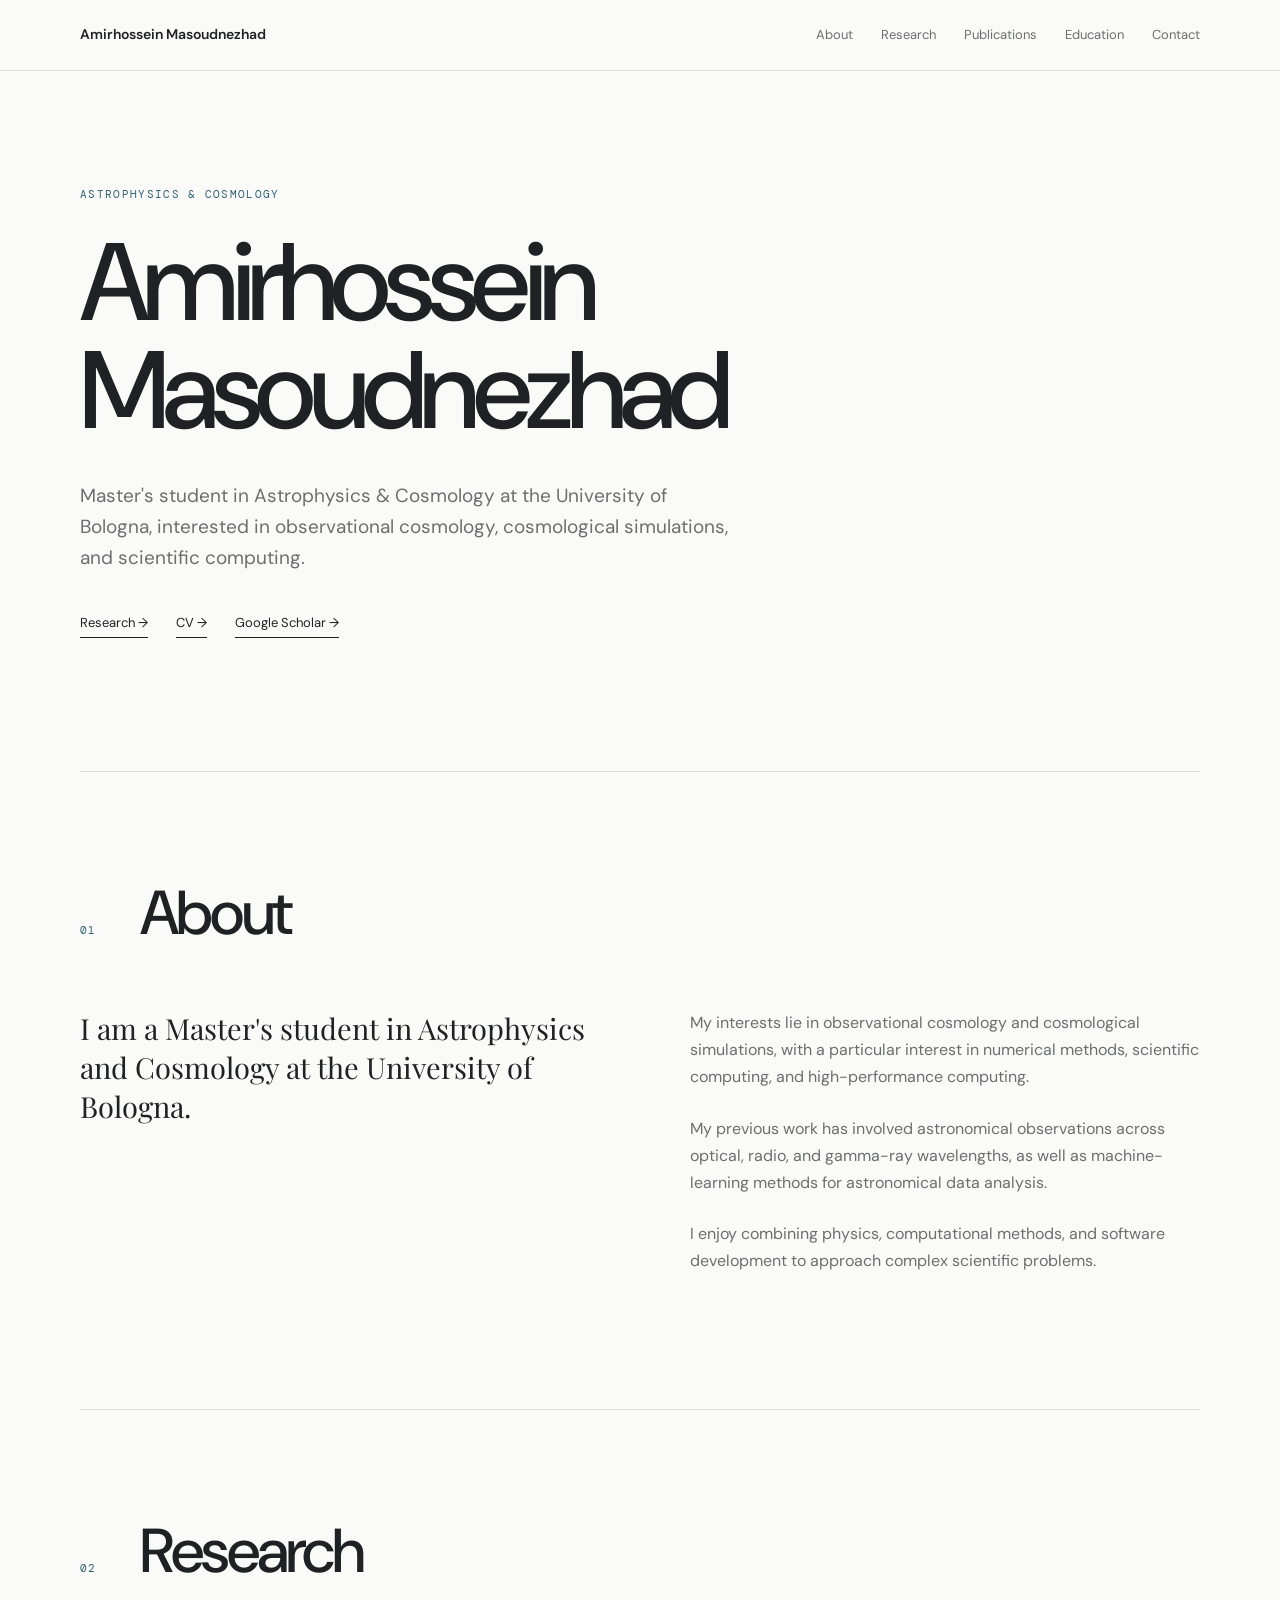
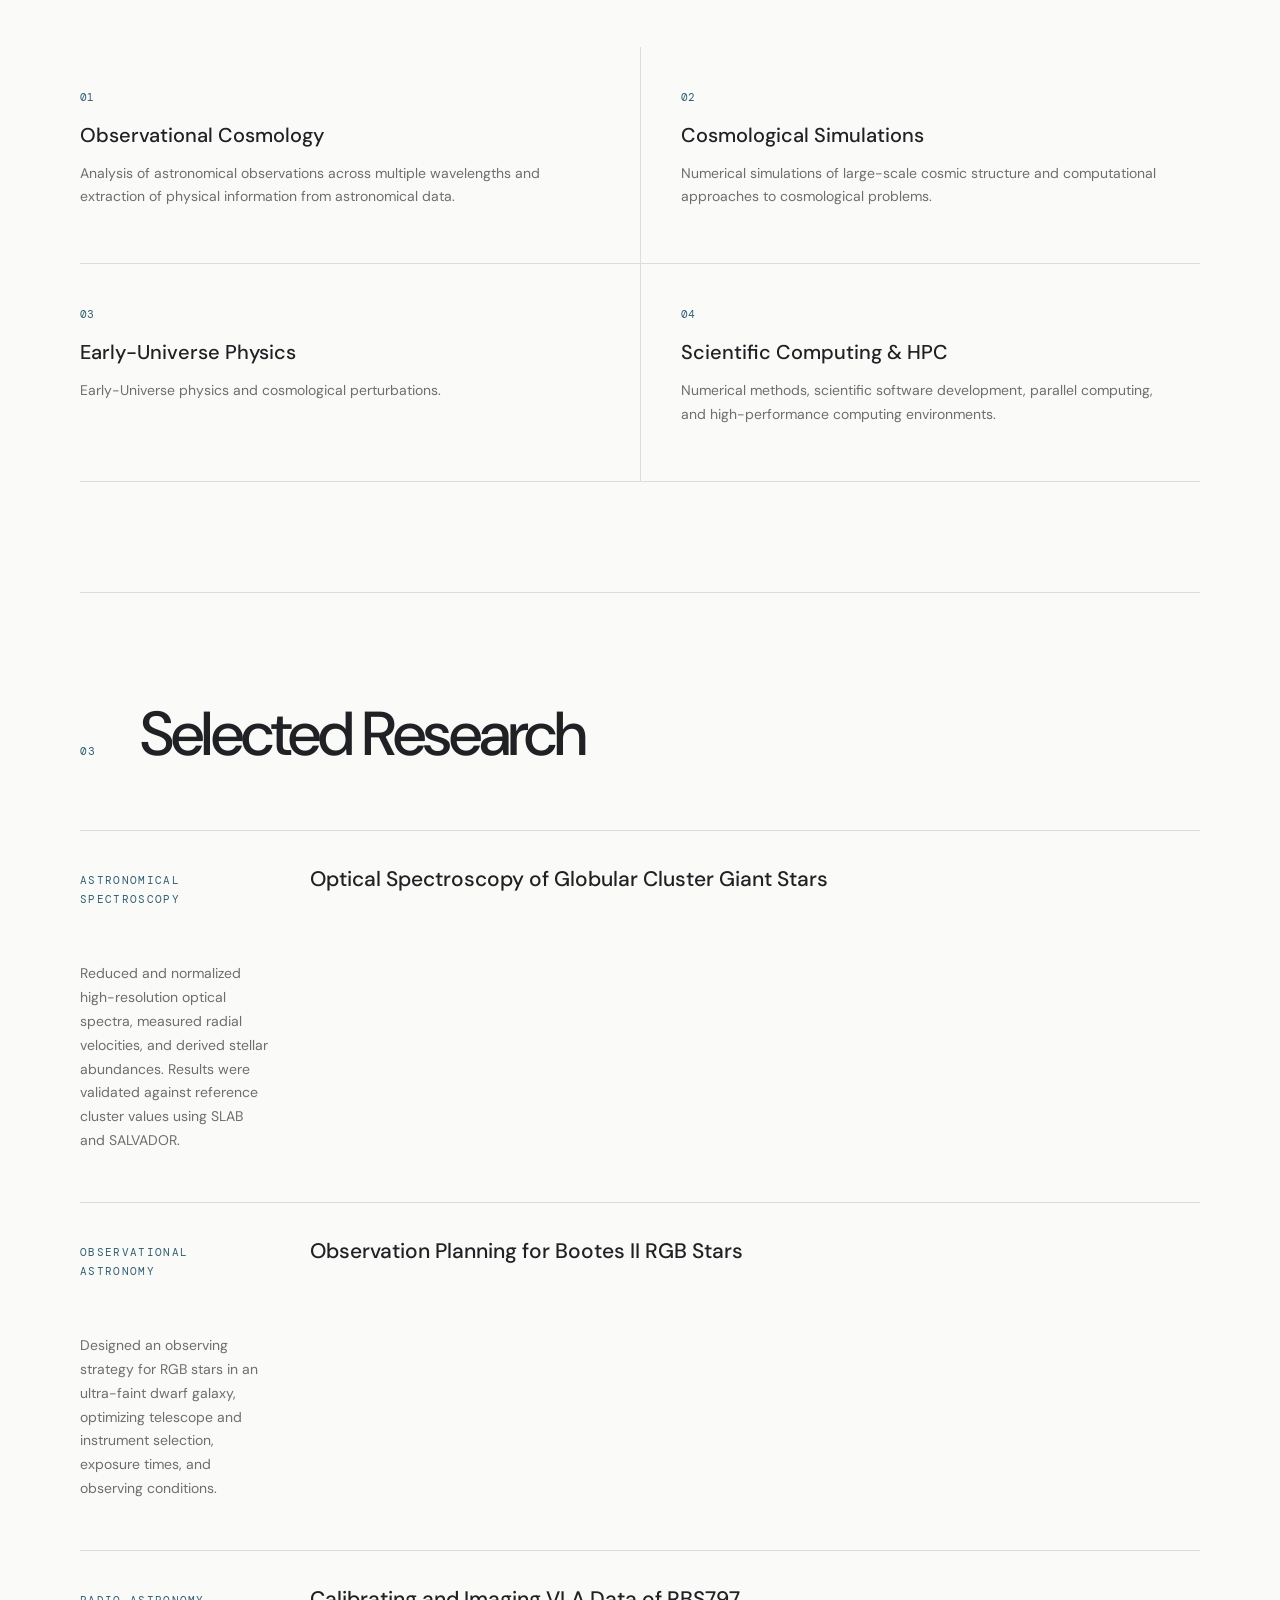
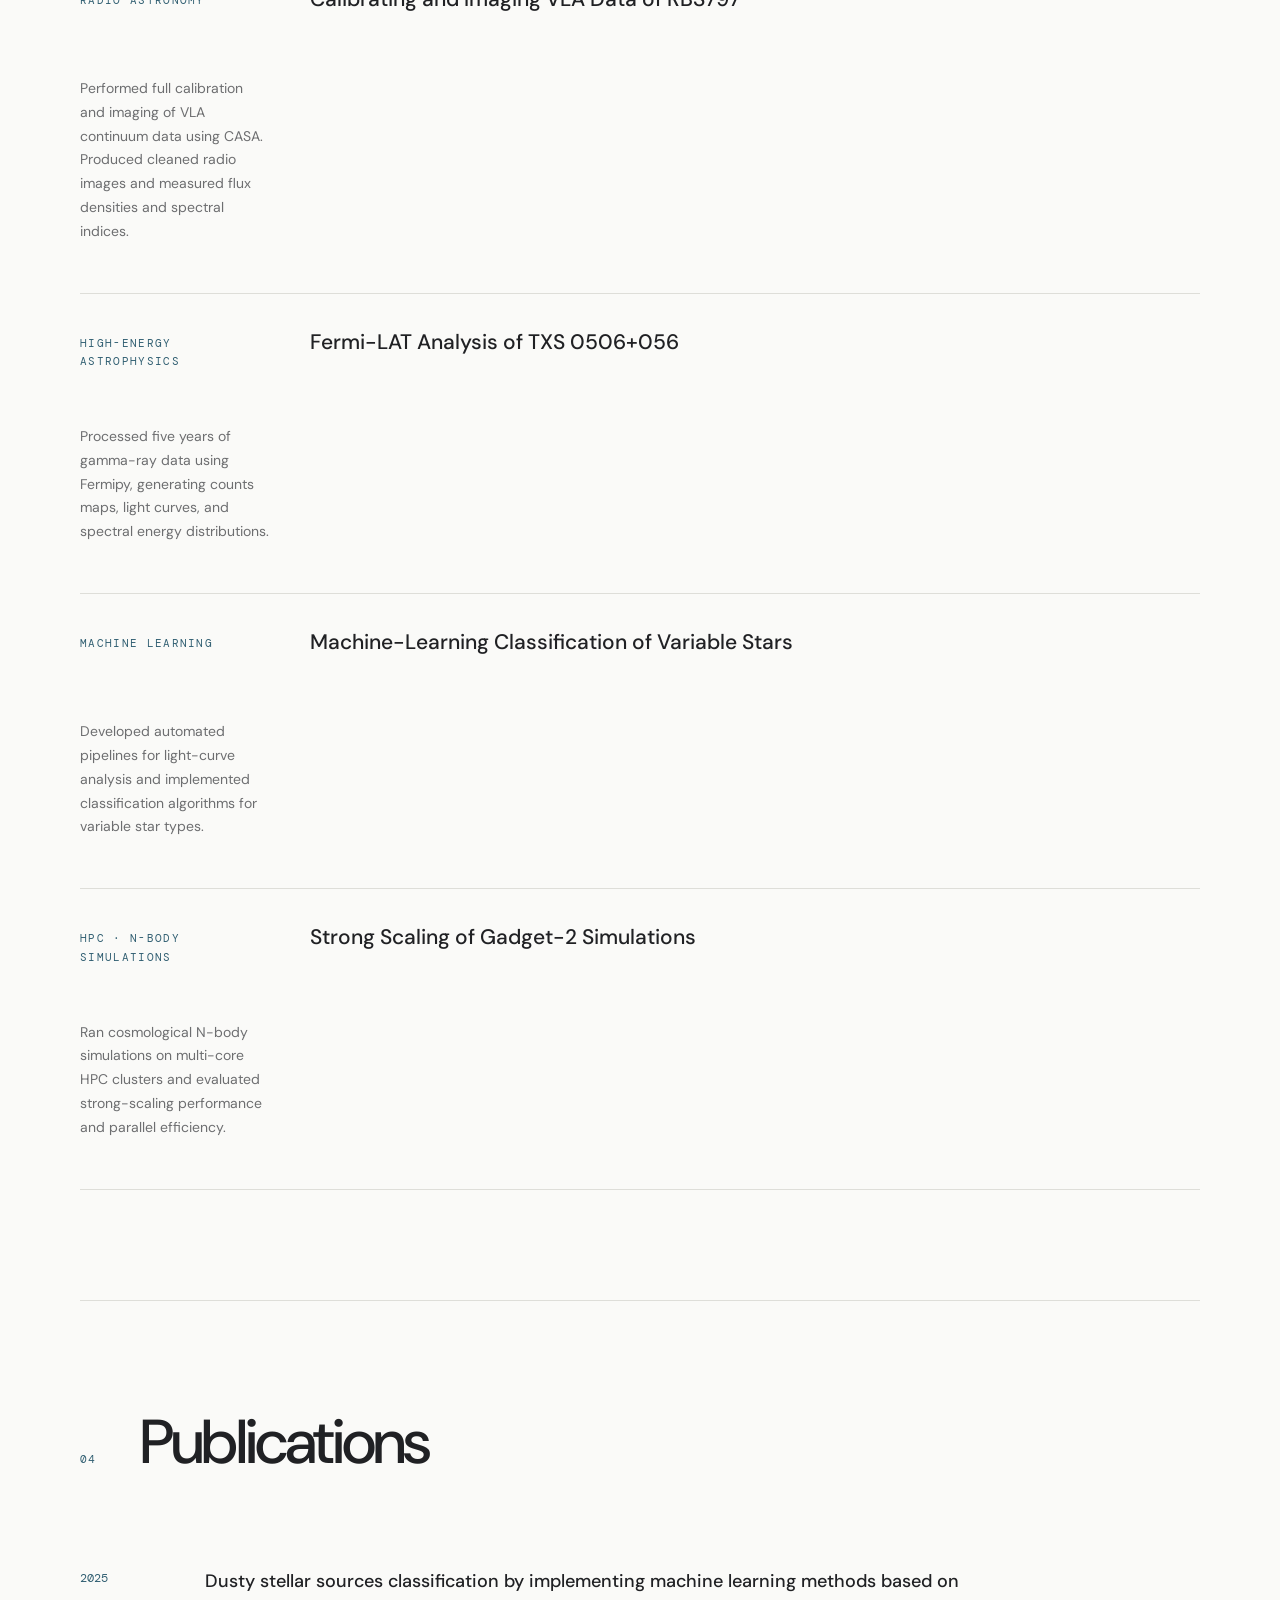
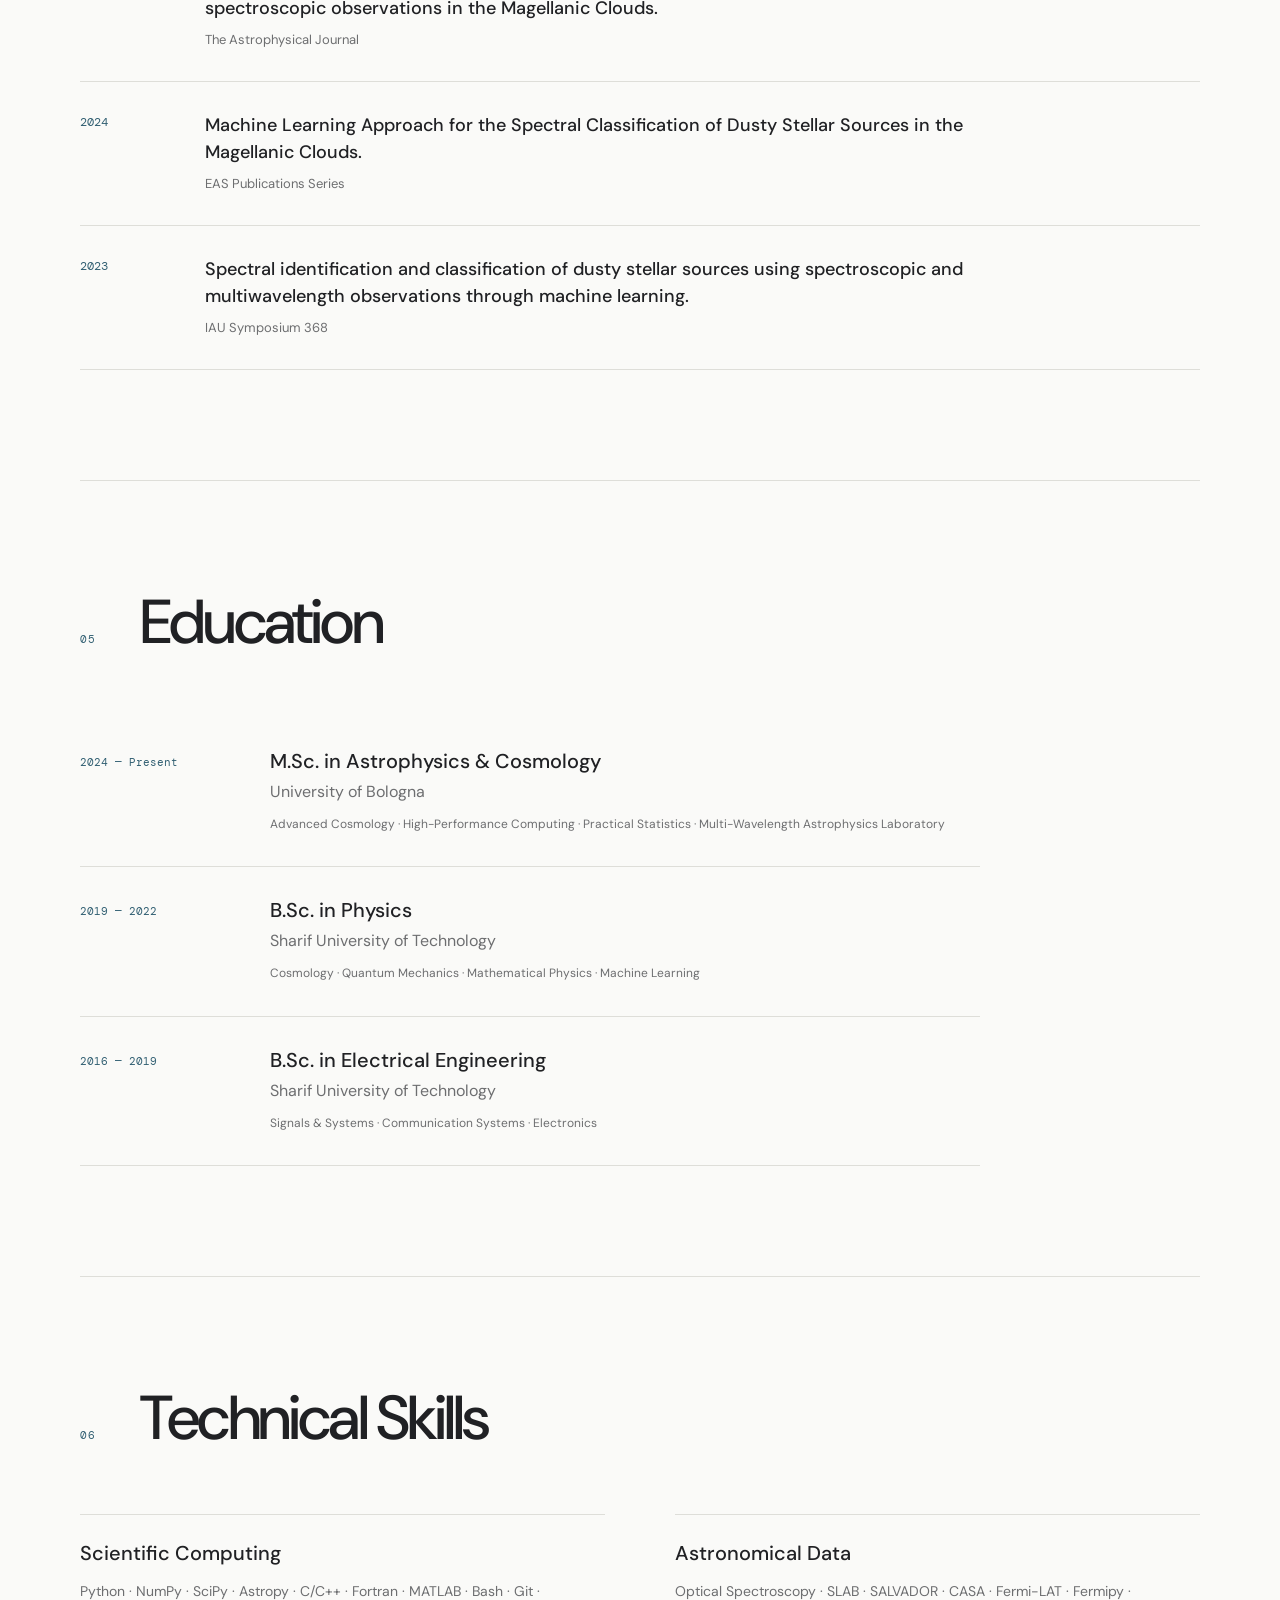
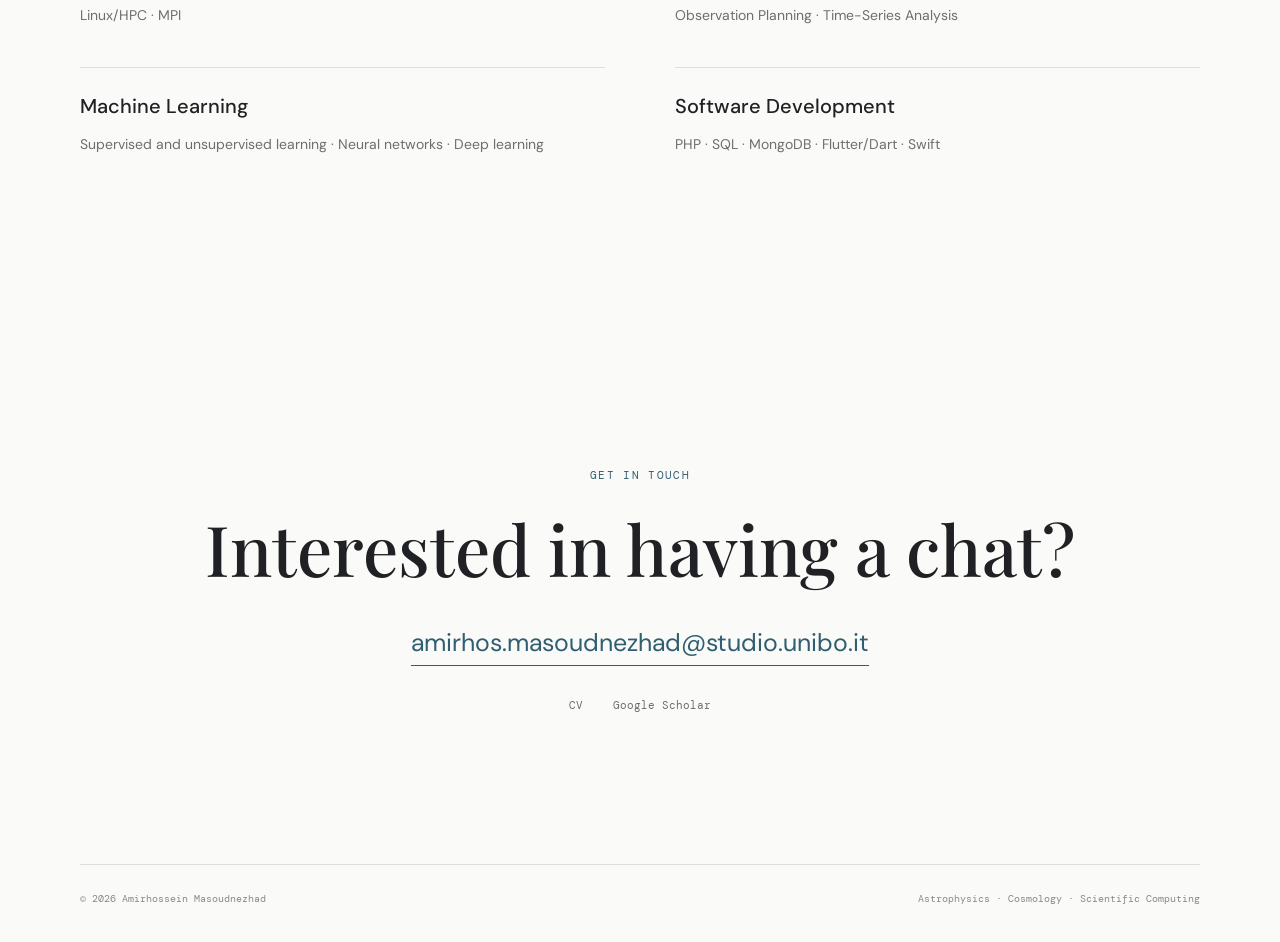
==== index.html @ c990b657 "initial web" ====
<!doctype html>

<html lang="en">
  <head>
    <meta charset="UTF-8" />
    <meta name="viewport" content="width=device-width, initial-scale=1.0" />
    <meta
      name="description"
      content="Amirhossein Masoudnezhad — Astrophysics & Cosmology"
    />
    <title>Amirhossein Masoudnezhad</title>
    <link rel="stylesheet" href="style.css" />
  </head>

  <body>
    <header>
      <nav class="container nav">
        <a href="#" class="name">Amirhossein Masoudnezhad</a>

        <div class="nav-links">
          <a href="#about">About</a>
          <a href="#research">Research</a>
          <a href="#publications">Publications</a>
          <a href="#education">Education</a>
          <a href="#contact">Contact</a>
        </div>
      </nav>
    </header>

    <main>
      <!-- HERO -->
      <section class="hero container">
        <div class="hero-text">
          <p class="eyebrow">ASTROPHYSICS & COSMOLOGY</p>

          <h1>
            Amirhossein<br />
            Masoudnezhad
          </h1>

          <p class="intro">
            Master's student in Astrophysics & Cosmology at the University of
            Bologna, interested in observational cosmology, cosmological
            simulations, and scientific computing.
          </p>

          <div class="links">
            <a href="#research">Research →</a>
            <a href="cv.pdf" target="_blank">CV →</a>
            <a href="https://scholar.google.com/" target="_blank"
              >Google Scholar →</a
            >
          </div>
        </div>
      </section>

      <!-- ABOUT -->
      <section id="about" class="section container">
        <div class="section-title">
          <span>01</span>
          <h2>About</h2>
        </div>

        <div class="section-body about-grid">
          <div>
            <p class="large">
              I am a Master's student in Astrophysics and Cosmology at the
              University of Bologna.
            </p>
          </div>

          <div>
            <p>
              My interests lie in observational cosmology and cosmological
              simulations, with a particular interest in numerical methods,
              scientific computing, and high-performance computing.
            </p>

            <p>
              My previous work has involved astronomical observations across
              optical, radio, and gamma-ray wavelengths, as well as
              machine-learning methods for astronomical data analysis.
            </p>

            <p>
              I enjoy combining physics, computational methods, and software
              development to approach complex scientific problems.
            </p>
          </div>
        </div>
      </section>

      <!-- RESEARCH -->
      <section id="research" class="section container">
        <div class="section-title">
          <span>02</span>
          <h2>Research</h2>
        </div>

        <div class="research-grid">
          <article>
            <span class="number">01</span>
            <h3>Observational Cosmology</h3>
            <p>
              Analysis of astronomical observations across multiple wavelengths
              and extraction of physical information from astronomical data.
            </p>
          </article>

          <article>
            <span class="number">02</span>
            <h3>Cosmological Simulations</h3>
            <p>
              Numerical simulations of large-scale cosmic structure and
              computational approaches to cosmological problems.
            </p>
          </article>

          <article>
            <span class="number">03</span>
            <h3>Early-Universe Physics</h3>
            <p>Early-Universe physics and cosmological perturbations.</p>
          </article>

          <article>
            <span class="number">04</span>
            <h3>Scientific Computing & HPC</h3>
            <p>
              Numerical methods, scientific software development, parallel
              computing, and high-performance computing environments.
            </p>
          </article>
        </div>
      </section>

      <!-- SELECTED PROJECTS -->
      <section class="section container">
        <div class="section-title">
          <span>03</span>
          <h2>Selected Research</h2>
        </div>

        <div class="projects">
          <article class="project">
            <div class="project-meta">ASTRONOMICAL SPECTROSCOPY</div>
            <h3>Optical Spectroscopy of Globular Cluster Giant Stars</h3>
            <p>
              Reduced and normalized high-resolution optical spectra, measured
              radial velocities, and derived stellar abundances. Results were
              validated against reference cluster values using SLAB and
              SALVADOR.
            </p>
          </article>

          <article class="project">
            <div class="project-meta">OBSERVATIONAL ASTRONOMY</div>
            <h3>Observation Planning for Bootes II RGB Stars</h3>
            <p>
              Designed an observing strategy for RGB stars in an ultra-faint
              dwarf galaxy, optimizing telescope and instrument selection,
              exposure times, and observing conditions.
            </p>
          </article>

          <article class="project">
            <div class="project-meta">RADIO ASTRONOMY</div>
            <h3>Calibrating and Imaging VLA Data of RBS797</h3>
            <p>
              Performed full calibration and imaging of VLA continuum data using
              CASA. Produced cleaned radio images and measured flux densities
              and spectral indices.
            </p>
          </article>

          <article class="project">
            <div class="project-meta">HIGH-ENERGY ASTROPHYSICS</div>
            <h3>Fermi-LAT Analysis of TXS 0506+056</h3>
            <p>
              Processed five years of gamma-ray data using Fermipy, generating
              counts maps, light curves, and spectral energy distributions.
            </p>
          </article>

          <article class="project">
            <div class="project-meta">MACHINE LEARNING</div>
            <h3>Machine-Learning Classification of Variable Stars</h3>
            <p>
              Developed automated pipelines for light-curve analysis and
              implemented classification algorithms for variable star types.
            </p>
          </article>

          <article class="project">
            <div class="project-meta">HPC · N-BODY SIMULATIONS</div>
            <h3>Strong Scaling of Gadget-2 Simulations</h3>
            <p>
              Ran cosmological N-body simulations on multi-core HPC clusters and
              evaluated strong-scaling performance and parallel efficiency.
            </p>
          </article>
        </div>
      </section>

      <!-- PUBLICATIONS -->
      <section id="publications" class="section container">
        <div class="section-title">
          <span>04</span>
          <h2>Publications</h2>
        </div>

        <div class="publications">
          <article>
            <span>2025</span>
            <div>
              <h3>
                Dusty stellar sources classification by implementing machine
                learning methods based on spectroscopic observations in the
                Magellanic Clouds.
              </h3>
              <p>The Astrophysical Journal</p>
            </div>
          </article>

          <article>
            <span>2024</span>
            <div>
              <h3>
                Machine Learning Approach for the Spectral Classification of
                Dusty Stellar Sources in the Magellanic Clouds.
              </h3>
              <p>EAS Publications Series</p>
            </div>
          </article>

          <article>
            <span>2023</span>
            <div>
              <h3>
                Spectral identification and classification of dusty stellar
                sources using spectroscopic and multiwavelength observations
                through machine learning.
              </h3>
              <p>IAU Symposium 368</p>
            </div>
          </article>
        </div>
      </section>

      <!-- EDUCATION -->
      <section id="education" class="section container">
        <div class="section-title">
          <span>05</span>
          <h2>Education</h2>
        </div>

        <div class="education">
          <div class="education-item">
            <span>2024 — Present</span>
            <div>
              <h3>M.Sc. in Astrophysics & Cosmology</h3>
              <p>University of Bologna</p>
              <small>
                Advanced Cosmology · High-Performance Computing · Practical
                Statistics · Multi-Wavelength Astrophysics Laboratory
              </small>
            </div>
          </div>

          <div class="education-item">
            <span>2019 — 2022</span>
            <div>
              <h3>B.Sc. in Physics</h3>
              <p>Sharif University of Technology</p>
              <small>
                Cosmology · Quantum Mechanics · Mathematical Physics · Machine
                Learning
              </small>
            </div>
          </div>

          <div class="education-item">
            <span>2016 — 2019</span>
            <div>
              <h3>B.Sc. in Electrical Engineering</h3>
              <p>Sharif University of Technology</p>
              <small>
                Signals & Systems · Communication Systems · Electronics
              </small>
            </div>
          </div>
        </div>
      </section>

      <!-- SKILLS -->
      <section class="section container">
        <div class="section-title">
          <span>06</span>
          <h2>Technical Skills</h2>
        </div>

        <div class="skills">
          <div>
            <h3>Scientific Computing</h3>
            <p>
              Python · NumPy · SciPy · Astropy · C/C++ · Fortran · MATLAB · Bash
              · Git · Linux/HPC · MPI
            </p>
          </div>

          <div>
            <h3>Astronomical Data</h3>
            <p>
              Optical Spectroscopy · SLAB · SALVADOR · CASA · Fermi-LAT ·
              Fermipy · Observation Planning · Time-Series Analysis
            </p>
          </div>

          <div>
            <h3>Machine Learning</h3>
            <p>
              Supervised and unsupervised learning · Neural networks · Deep
              learning
            </p>
          </div>

          <div>
            <h3>Software Development</h3>
            <p>PHP · SQL · MongoDB · Flutter/Dart · Swift</p>
          </div>
        </div>
      </section>

      <!-- CONTACT -->
      <section id="contact" class="contact container">
        <p class="eyebrow">GET IN TOUCH</p>
        <h2>Interested in having a chat?</h2>

        <a class="email" href="mailto:amirhos.masoudnezhad@studio.unibo.it">
          amirhos.masoudnezhad@studio.unibo.it
        </a>

        <div class="contact-links">
          <a href="cv.pdf" target="_blank">CV</a>
          <a href="https://scholar.google.com/" target="_blank"
            >Google Scholar</a
          >
        </div>
      </section>
    </main>

    <footer class="container">
      <span>© 2026 Amirhossein Masoudnezhad</span>
      <span>Astrophysics · Cosmology · Scientific Computing</span>
    </footer>
  </body>
</html>
---- style.css ----
@import url("https://fonts.googleapis.com/css2?family=DM+Sans:wght@400;500;600&family=DM+Mono:wght@400;500&family=Playfair+Display:ital,wght@0,500;1,500&display=swap");

:root {
  --background: #fafaf8;
  --text: #202124;
  --muted: #6d6e70;
  --line: #deded9;
  --accent: #315f72;
  --max-width: 1120px;
}

* {
  box-sizing: border-box;
}

html {
  scroll-behavior: smooth;
}

body {
  margin: 0;
  background: var(--background);
  color: var(--text);
  font-family: "DM Sans", sans-serif;
  line-height: 1.7;
}

a {
  color: inherit;
  text-decoration: none;
}

.container {
  width: min(var(--max-width), calc(100% - 48px));
  margin: 0 auto;
}

/* NAVIGATION */

header {
  position: sticky;
  top: 0;
  z-index: 100;
  background: rgba(250, 250, 248, 0.92);
  backdrop-filter: blur(10px);
  border-bottom: 1px solid var(--line);
}

.nav {
  height: 70px;
  display: flex;
  align-items: center;
  justify-content: space-between;
}

.name {
  font-weight: 600;
  font-size: 14px;
}

.nav-links {
  display: flex;
  gap: 28px;
}

.nav-links a {
  font-size: 13px;
  color: var(--muted);
}

.nav-links a:hover {
  color: var(--accent);
}

/* HERO */

.hero {
  min-height: 700px;
  display: flex;
  align-items: center;
  padding: 100px 0 130px;
}

.hero-text {
  max-width: 820px;
}

.eyebrow,
.section-title span,
.project-meta {
  font-family: "DM Mono", monospace;
  font-size: 11px;
  letter-spacing: 0.12em;
  color: var(--accent);
}

h1 {
  font-size: clamp(58px, 9vw, 110px);
  line-height: 0.98;
  letter-spacing: -0.06em;
  font-weight: 500;
  margin: 25px 0 35px;
}

.intro {
  max-width: 650px;
  color: var(--muted);
  font-size: 19px;
  line-height: 1.65;
}

.links {
  display: flex;
  gap: 28px;
  margin-top: 38px;
}

.links a {
  font-size: 13px;
  border-bottom: 1px solid var(--text);
  padding-bottom: 3px;
}

.links a:hover {
  color: var(--accent);
  border-color: var(--accent);
}

/* SECTIONS */

.section {
  padding: 110px 0;
  border-top: 1px solid var(--line);
}

.section-title {
  display: grid;
  grid-template-columns: 60px 1fr;
  align-items: baseline;
  margin-bottom: 65px;
}

.section-title h2 {
  margin: 0;
  font-size: clamp(38px, 5vw, 62px);
  line-height: 1;
  letter-spacing: -0.045em;
  font-weight: 500;
}

/* ABOUT */

.about-grid {
  display: grid;
  grid-template-columns: 1fr 1fr;
  gap: 100px;
}

.large {
  font-family: "Playfair Display", serif;
  font-size: 29px;
  line-height: 1.35;
  margin: 0;
}

.section-body p:not(.large) {
  color: var(--muted);
}

.about-grid p {
  margin-top: 0;
  margin-bottom: 24px;
}

/* RESEARCH */

.research-grid {
  display: grid;
  grid-template-columns: 1fr 1fr;
}

.research-grid article {
  padding: 35px 40px 40px 0;
  border-bottom: 1px solid var(--line);
}

.research-grid article:nth-child(even) {
  padding-left: 40px;
  border-left: 1px solid var(--line);
}

.number {
  font-family: "DM Mono", monospace;
  color: var(--accent);
  font-size: 11px;
}

h3 {
  font-size: 20px;
  line-height: 1.3;
  font-weight: 500;
  margin: 13px 0 10px;
}

.research-grid p,
.project p,
.skills p {
  color: var(--muted);
  font-size: 14px;
  max-width: 620px;
}

/* PROJECTS */

.projects {
  border-top: 1px solid var(--line);
}

.project {
  display: grid;
  grid-template-columns: 190px 1fr;
  gap: 40px;
  padding: 35px 0;
  border-bottom: 1px solid var(--line);
}

.project-meta {
  padding-top: 5px;
}

.project h3 {
  margin: 0 0 10px;
  font-size: 21px;
}

/* PUBLICATIONS */

.publications article {
  display: grid;
  grid-template-columns: 90px 1fr;
  gap: 35px;
  padding: 30px 0;
  border-bottom: 1px solid var(--line);
}

.publications article > span {
  font-family: "DM Mono", monospace;
  font-size: 12px;
  color: var(--accent);
}

.publications h3 {
  max-width: 800px;
  margin: 0;
  font-size: 18px;
  line-height: 1.5;
}

.publications p {
  margin: 7px 0 0;
  color: var(--muted);
  font-size: 13px;
}

/* EDUCATION */

.education {
  max-width: 900px;
}

.education-item {
  display: grid;
  grid-template-columns: 150px 1fr;
  gap: 40px;
  padding: 30px 0;
  border-bottom: 1px solid var(--line);
}

.education-item > span {
  font-family: "DM Mono", monospace;
  font-size: 11px;
  color: var(--accent);
  padding-top: 5px;
}

.education-item h3 {
  margin: 0;
}

.education-item p {
  margin: 4px 0;
  color: var(--muted);
}

.education-item small {
  color: var(--muted);
  font-size: 12px;
}

/* SKILLS */

.skills {
  display: grid;
  grid-template-columns: 1fr 1fr;
  gap: 0 70px;
}

.skills > div {
  padding: 25px 0;
  border-top: 1px solid var(--line);
}

.skills h3 {
  margin: 0 0 8px;
}

/* CONTACT */

.contact {
  padding-top: 150px;
  padding-bottom: 150px;
  text-align: center;
}

.contact h2 {
  font-family: "Playfair Display", serif;
  font-weight: 500;
  font-size: clamp(42px, 6vw, 70px);
  line-height: 1.1;
  margin: 25px 0 35px;
}

.email {
  display: inline-block;
  font-size: clamp(17px, 2.5vw, 25px);
  border-bottom: 1px solid var(--accent);
  color: var(--accent);
}

.contact-links {
  display: flex;
  justify-content: center;
  gap: 30px;
  margin-top: 30px;
  font-family: "DM Mono", monospace;
  font-size: 11px;
  color: var(--muted);
}

.contact-links a:hover {
  color: var(--accent);
}

/* FOOTER */

footer {
  border-top: 1px solid var(--line);
  padding: 25px 0 35px;
  display: flex;
  justify-content: space-between;
  color: #888;
  font-family: "DM Mono", monospace;
  font-size: 10px;
}

/* MOBILE */

@media (max-width: 750px) {
  .container {
    width: min(var(--max-width), calc(100% - 36px));
  }

  .nav-links {
    display: none;
  }

  .hero {
    min-height: 620px;
    padding: 70px 0 90px;
  }

  h1 {
    font-size: clamp(52px, 15vw, 80px);
  }

  .intro {
    font-size: 17px;
  }

  .section {
    padding: 80px 0;
  }

  .section-title {
    grid-template-columns: 45px 1fr;
    margin-bottom: 45px;
  }

  .about-grid,
  .research-grid,
  .skills {
    grid-template-columns: 1fr;
    gap: 0;
  }

  .about-grid {
    gap: 30px;
  }

  .research-grid article,
  .research-grid article:nth-child(even) {
    padding: 28px 0;
    border-left: none;
  }

  .project {
    grid-template-columns: 1fr;
    gap: 10px;
  }

  .publications article {
    grid-template-columns: 55px 1fr;
    gap: 15px;
  }

  .education-item {
    grid-template-columns: 1fr;
    gap: 8px;
  }

  footer {
    flex-direction: column;
    gap: 8px;
  }
}
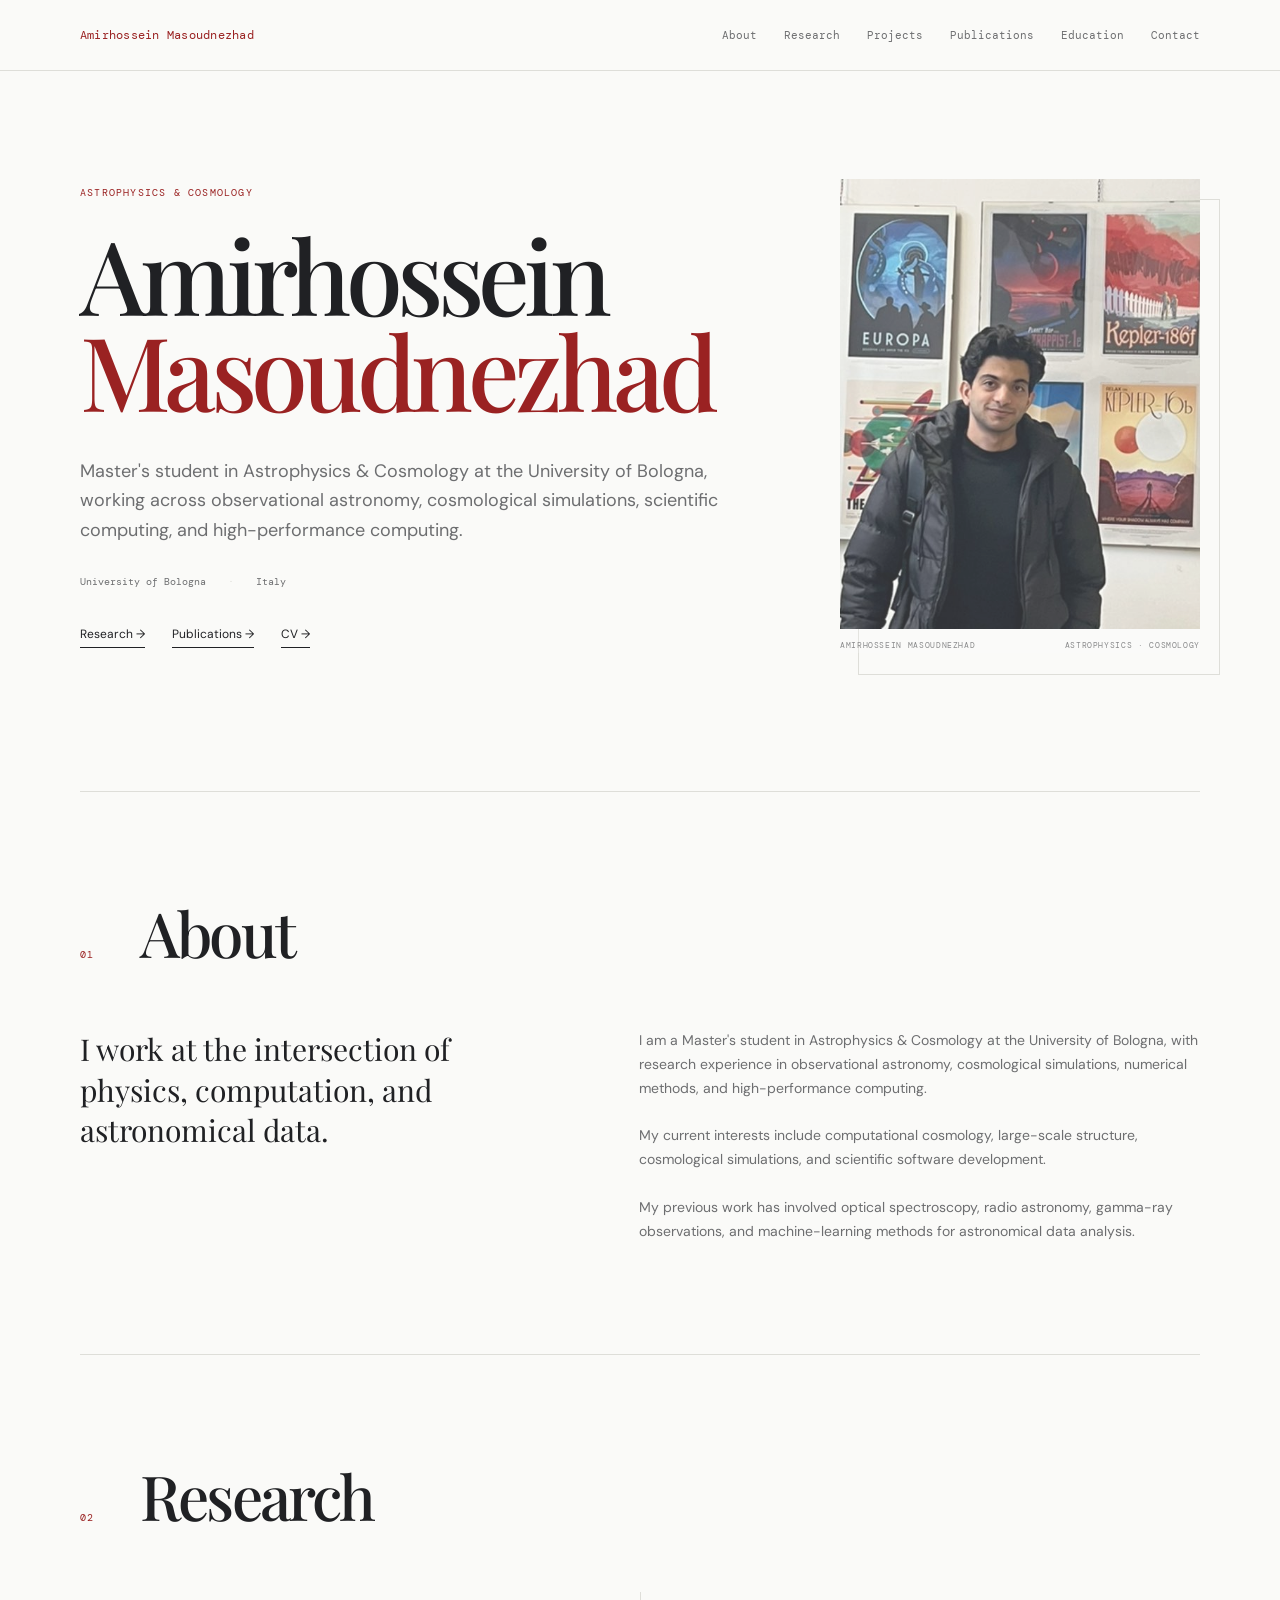
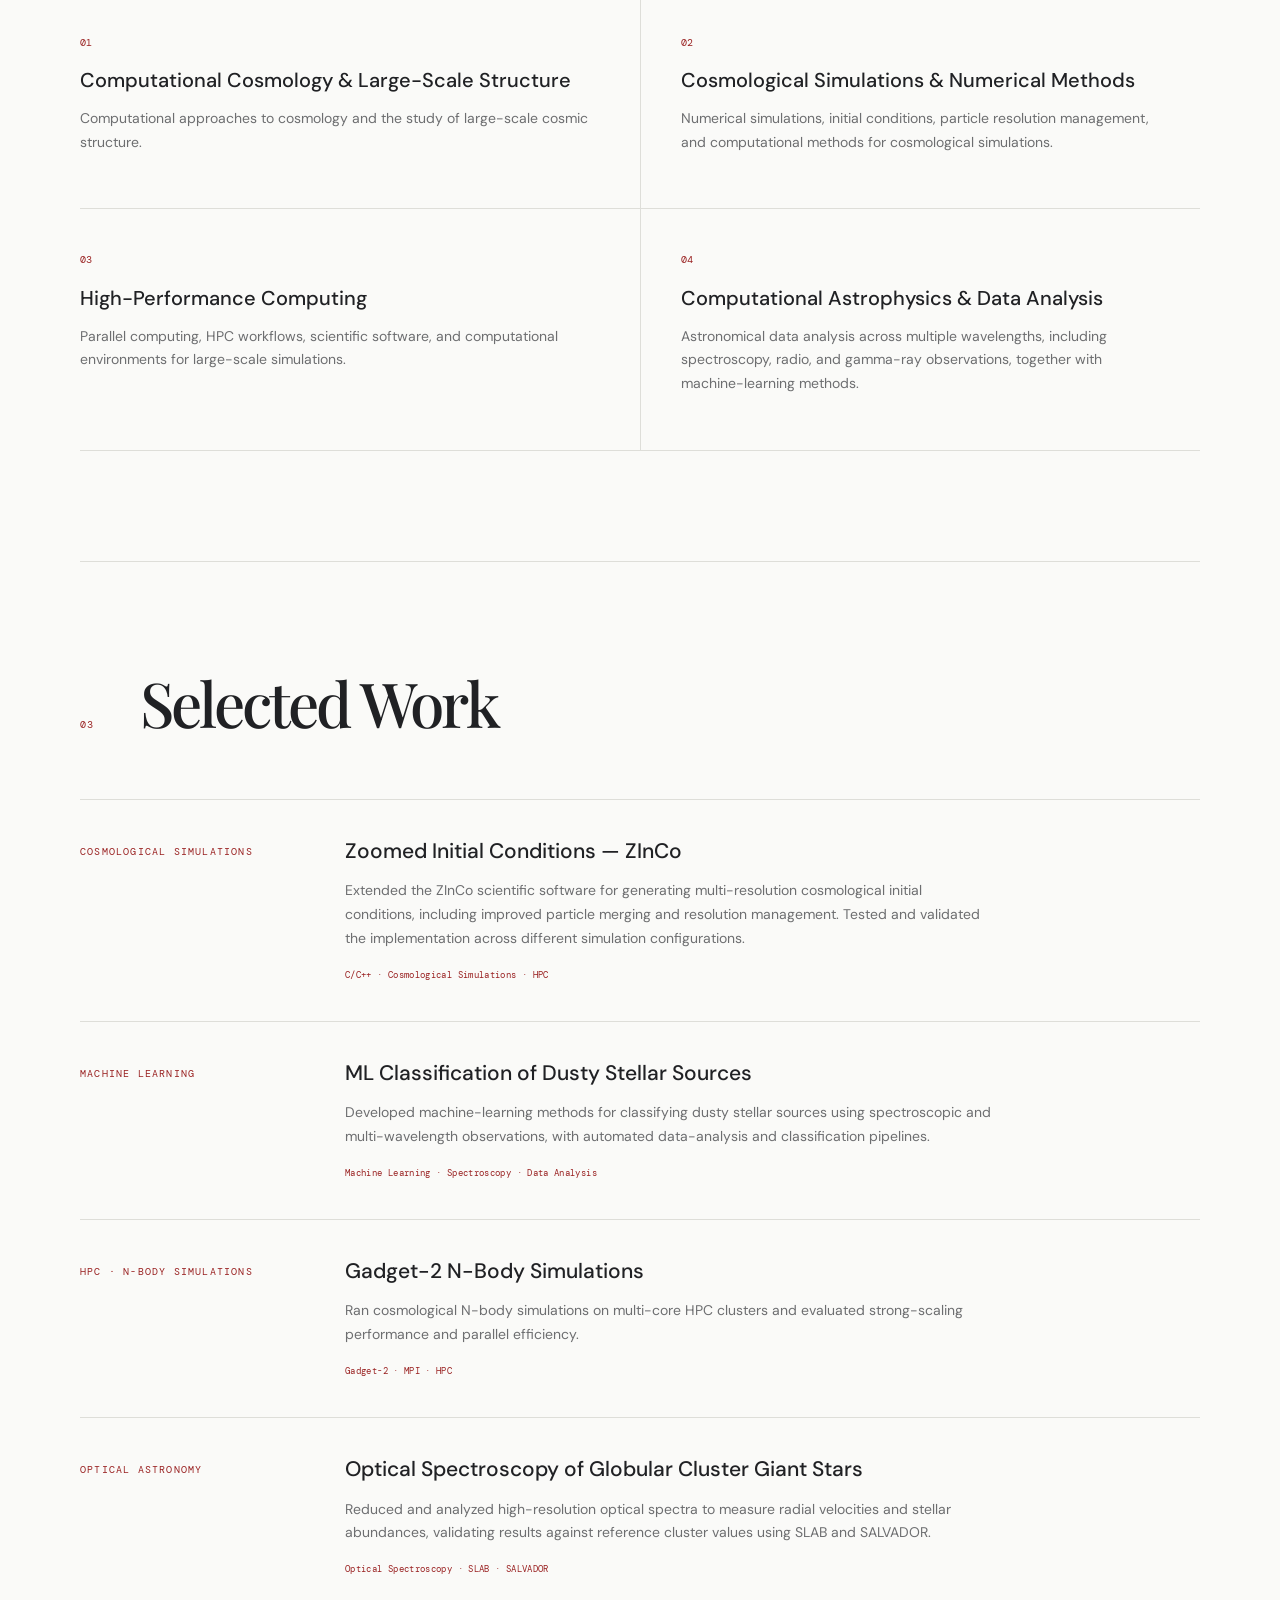
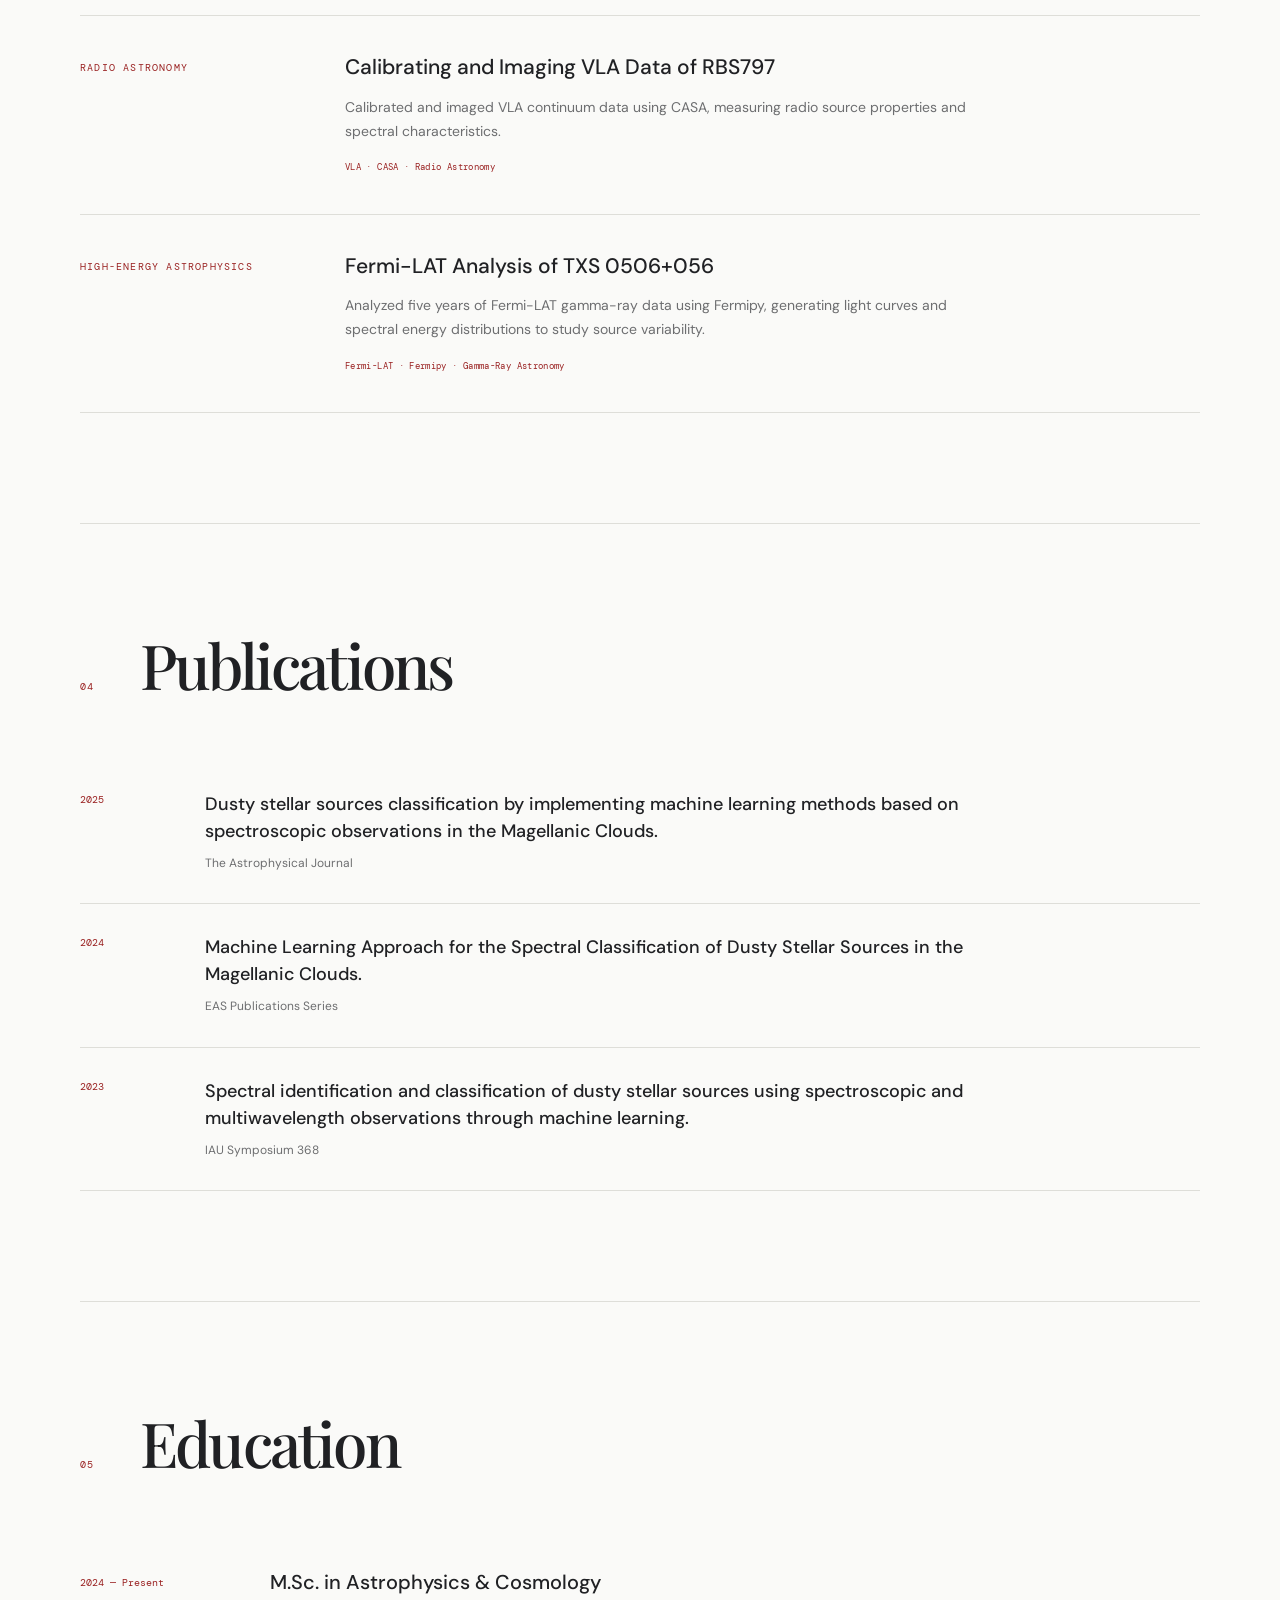
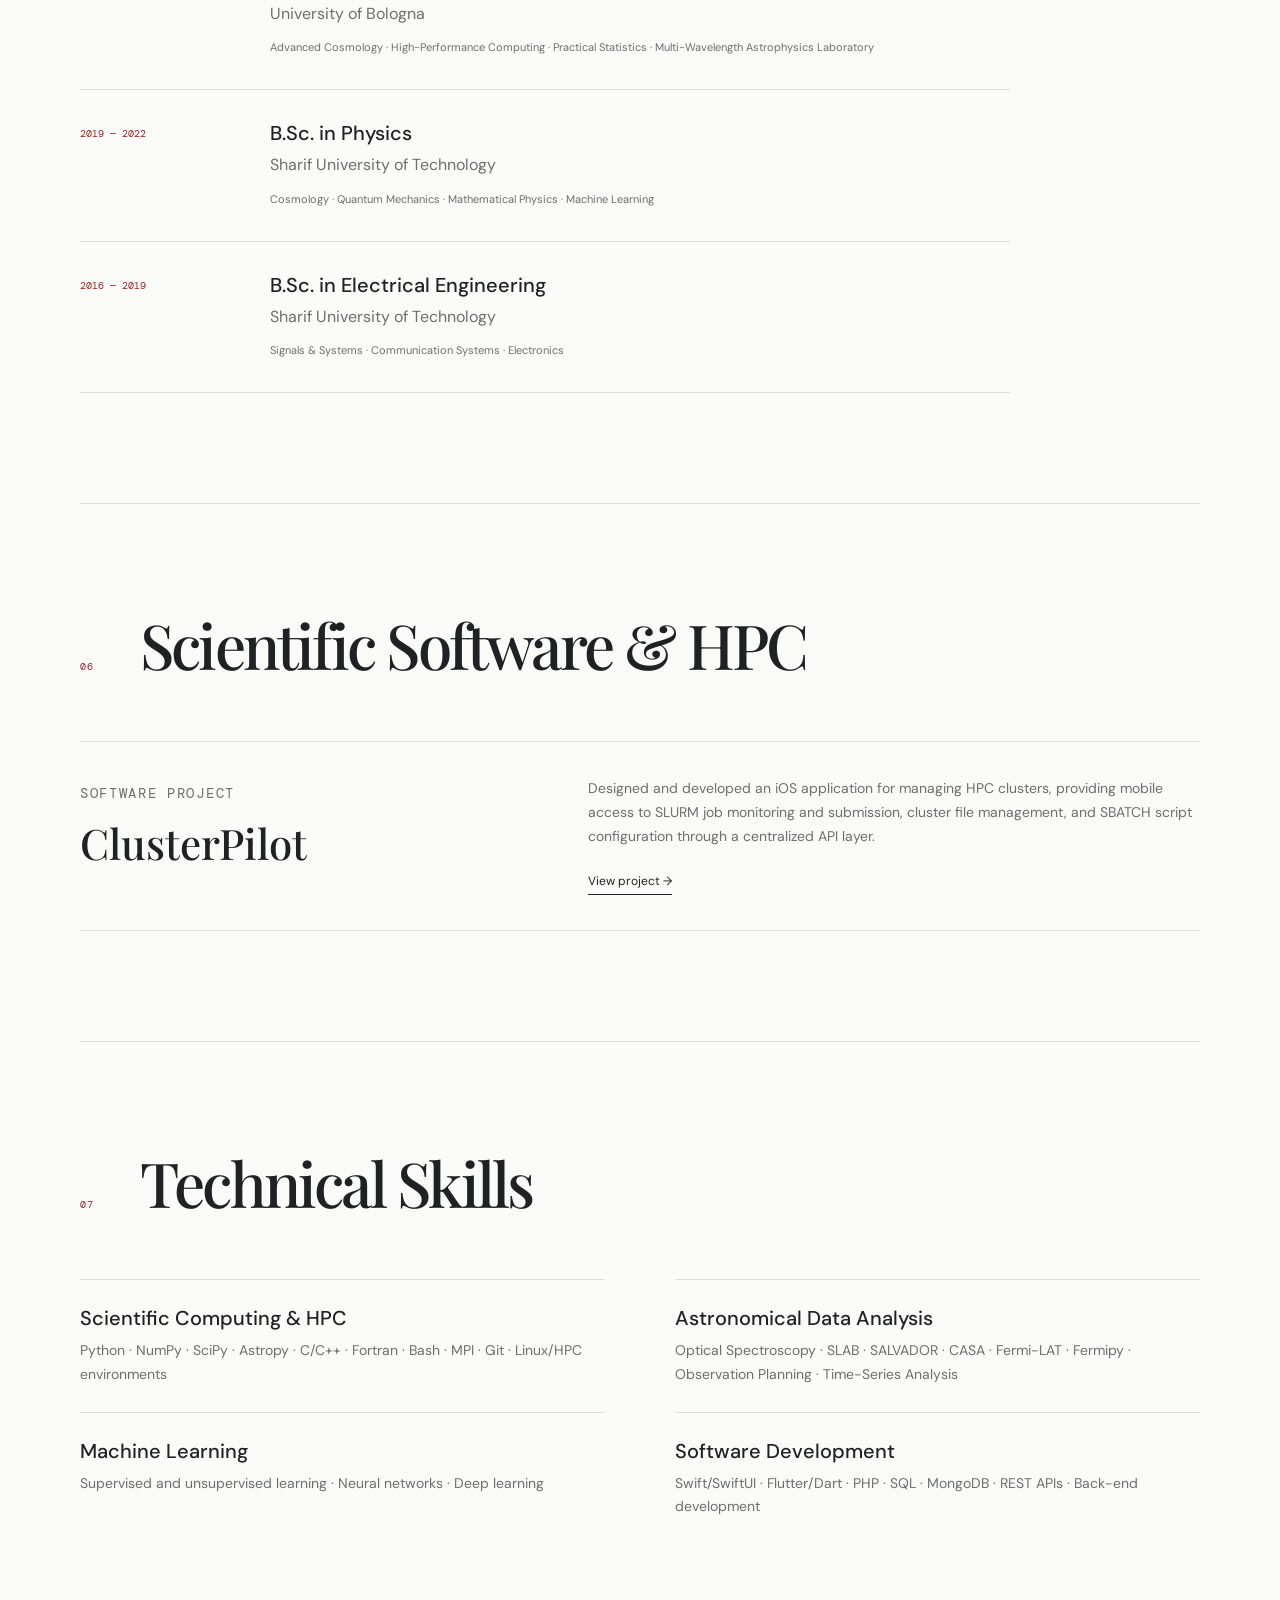
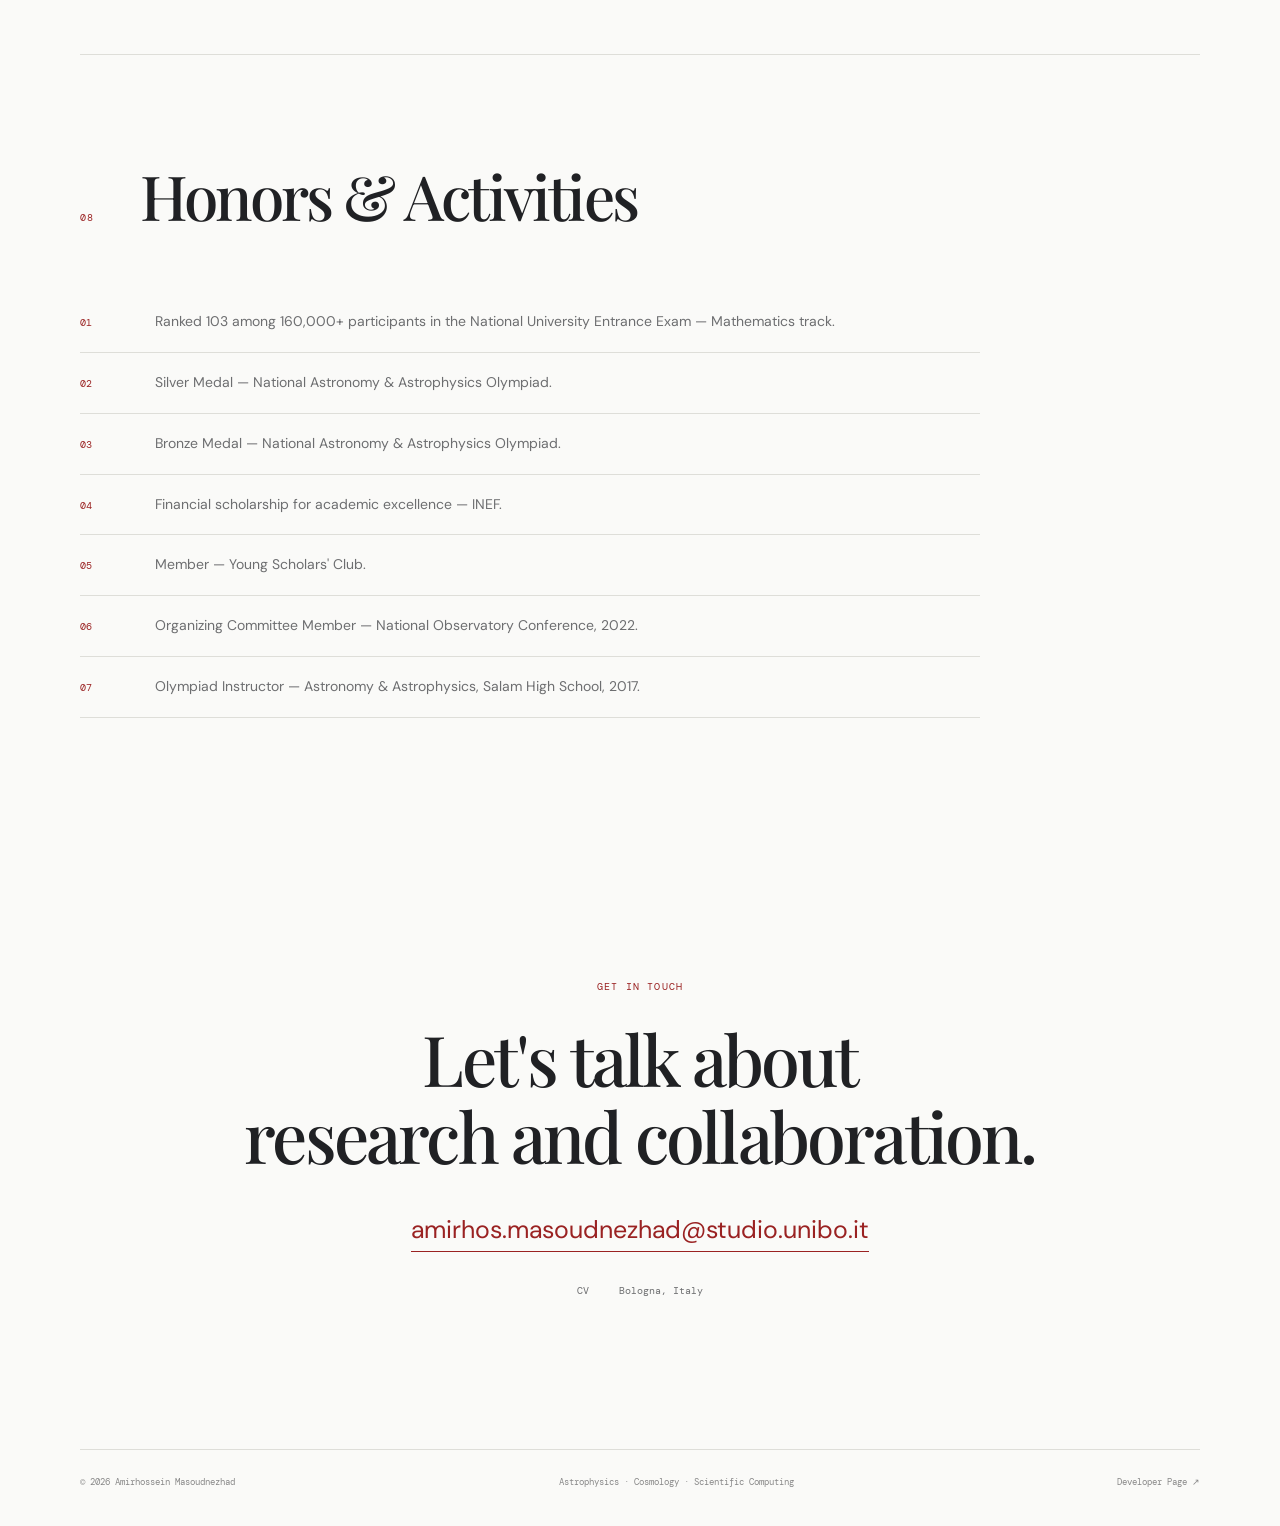
==== commit 3d173243: "fixedP" ====
--- a/index.html
+++ b/index.html
@@ -1,96 +1,122 @@
 <!doctype html>
-
 <html lang="en">
   <head>
     <meta charset="UTF-8" />
     <meta name="viewport" content="width=device-width, initial-scale=1.0" />
+
     <meta
       name="description"
       content="Amirhossein Masoudnezhad — Astrophysics & Cosmology"
     />
+
     <title>Amirhossein Masoudnezhad</title>
+
     <link rel="stylesheet" href="style.css" />
+    <link rel="icon" type="image/png" href="images/icon.png" />
   </head>
 
   <body>
+    <!-- NAVIGATION -->
+
     <header>
       <nav class="container nav">
-        <a href="#" class="name">Amirhossein Masoudnezhad</a>
+        <a href="#" class="name"> Amirhossein Masoudnezhad </a>
 
         <div class="nav-links">
           <a href="#about">About</a>
           <a href="#research">Research</a>
+          <a href="#projects">Projects</a>
           <a href="#publications">Publications</a>
           <a href="#education">Education</a>
           <a href="#contact">Contact</a>
+          <!-- <a href="/dev/">Developer ↗</a> -->
         </div>
       </nav>
     </header>
 
     <main>
       <!-- HERO -->
+
       <section class="hero container">
-        <div class="hero-text">
+        <div class="hero-content">
           <p class="eyebrow">ASTROPHYSICS & COSMOLOGY</p>
 
           <h1>
             Amirhossein<br />
-            Masoudnezhad
+            <span>Masoudnezhad</span>
           </h1>
 
           <p class="intro">
             Master's student in Astrophysics & Cosmology at the University of
-            Bologna, interested in observational cosmology, cosmological
-            simulations, and scientific computing.
+            Bologna, working across observational astronomy, cosmological
+            simulations, scientific computing, and high-performance computing.
           </p>
+
+          <div class="hero-meta">
+            <span>University of Bologna</span>
+            <span>Italy</span>
+          </div>
 
           <div class="links">
             <a href="#research">Research →</a>
+            <a href="#publications">Publications →</a>
             <a href="cv.pdf" target="_blank">CV →</a>
-            <a href="https://scholar.google.com/" target="_blank"
-              >Google Scholar →</a
-            >
+          </div>
+        </div>
+
+        <!-- YOUR PHOTO -->
+
+        <div class="hero-photo">
+          <img src="dev/images/profile.JPG" alt="Amirhossein Masoudnezhad" />
+
+          <div class="photo-caption">
+            <span>AMIRHOSSEIN MASOUDNEZHAD</span>
+            <span>ASTROPHYSICS · COSMOLOGY</span>
           </div>
         </div>
       </section>
 
       <!-- ABOUT -->
+
       <section id="about" class="section container">
         <div class="section-title">
           <span>01</span>
           <h2>About</h2>
         </div>
 
-        <div class="section-body about-grid">
+        <div class="about-grid">
           <div>
             <p class="large">
-              I am a Master's student in Astrophysics and Cosmology at the
-              University of Bologna.
-            </p>
-          </div>
-
-          <div>
-            <p>
-              My interests lie in observational cosmology and cosmological
-              simulations, with a particular interest in numerical methods,
-              scientific computing, and high-performance computing.
-            </p>
-
-            <p>
-              My previous work has involved astronomical observations across
-              optical, radio, and gamma-ray wavelengths, as well as
-              machine-learning methods for astronomical data analysis.
-            </p>
-
-            <p>
-              I enjoy combining physics, computational methods, and software
-              development to approach complex scientific problems.
+              I work at the intersection of physics, computation, and
+              astronomical data.
+            </p>
+          </div>
+
+          <div class="section-body">
+            <p>
+              I am a Master's student in Astrophysics & Cosmology at the
+              University of Bologna, with research experience in observational
+              astronomy, cosmological simulations, numerical methods, and
+              high-performance computing.
+            </p>
+
+            <p>
+              My current interests include computational cosmology, large-scale
+              structure, cosmological simulations, and scientific software
+              development.
+            </p>
+
+            <p>
+              My previous work has involved optical spectroscopy, radio
+              astronomy, gamma-ray observations, and machine-learning methods
+              for astronomical data analysis.
             </p>
           </div>
         </div>
       </section>
 
       <!-- RESEARCH -->
+
       <section id="research" class="section container">
         <div class="section-title">
           <span>02</span>
@@ -100,108 +126,182 @@
         <div class="research-grid">
           <article>
             <span class="number">01</span>
-            <h3>Observational Cosmology</h3>
-            <p>
-              Analysis of astronomical observations across multiple wavelengths
-              and extraction of physical information from astronomical data.
+
+            <h3>Computational Cosmology & Large-Scale Structure</h3>
+
+            <p>
+              Computational approaches to cosmology and the study of large-scale
+              cosmic structure.
             </p>
           </article>
 
           <article>
             <span class="number">02</span>
-            <h3>Cosmological Simulations</h3>
-            <p>
-              Numerical simulations of large-scale cosmic structure and
-              computational approaches to cosmological problems.
+
+            <h3>Cosmological Simulations & Numerical Methods</h3>
+
+            <p>
+              Numerical simulations, initial conditions, particle resolution
+              management, and computational methods for cosmological
+              simulations.
             </p>
           </article>
 
           <article>
             <span class="number">03</span>
-            <h3>Early-Universe Physics</h3>
-            <p>Early-Universe physics and cosmological perturbations.</p>
+
+            <h3>High-Performance Computing</h3>
+
+            <p>
+              Parallel computing, HPC workflows, scientific software, and
+              computational environments for large-scale simulations.
+            </p>
           </article>
 
           <article>
             <span class="number">04</span>
-            <h3>Scientific Computing & HPC</h3>
-            <p>
-              Numerical methods, scientific software development, parallel
-              computing, and high-performance computing environments.
-            </p>
-          </article>
-        </div>
-      </section>
-
-      <!-- SELECTED PROJECTS -->
-      <section class="section container">
+
+            <h3>Computational Astrophysics & Data Analysis</h3>
+
+            <p>
+              Astronomical data analysis across multiple wavelengths, including
+              spectroscopy, radio, and gamma-ray observations, together with
+              machine-learning methods.
+            </p>
+          </article>
+        </div>
+      </section>
+
+      <!-- RESEARCH PROJECTS -->
+
+      <section id="projects" class="section container">
         <div class="section-title">
           <span>03</span>
-          <h2>Selected Research</h2>
+          <h2>Selected Work</h2>
         </div>
 
         <div class="projects">
+          <!-- ZINCO -->
+
           <article class="project">
-            <div class="project-meta">ASTRONOMICAL SPECTROSCOPY</div>
-            <h3>Optical Spectroscopy of Globular Cluster Giant Stars</h3>
-            <p>
-              Reduced and normalized high-resolution optical spectra, measured
-              radial velocities, and derived stellar abundances. Results were
-              validated against reference cluster values using SLAB and
-              SALVADOR.
-            </p>
-          </article>
+            <div class="project-meta">COSMOLOGICAL SIMULATIONS</div>
+
+            <div>
+              <h3>Zoomed Initial Conditions — ZInCo</h3>
+
+              <p>
+                Extended the ZInCo scientific software for generating
+                multi-resolution cosmological initial conditions, including
+                improved particle merging and resolution management. Tested and
+                validated the implementation across different simulation
+                configurations.
+              </p>
+
+              <span class="project-tools">
+                C/C++ · Cosmological Simulations · HPC
+              </span>
+            </div>
+          </article>
+
+          <!-- DUSTY STARS -->
 
           <article class="project">
-            <div class="project-meta">OBSERVATIONAL ASTRONOMY</div>
-            <h3>Observation Planning for Bootes II RGB Stars</h3>
-            <p>
-              Designed an observing strategy for RGB stars in an ultra-faint
-              dwarf galaxy, optimizing telescope and instrument selection,
-              exposure times, and observing conditions.
-            </p>
-          </article>
+            <div class="project-meta">MACHINE LEARNING</div>
+
+            <div>
+              <h3>ML Classification of Dusty Stellar Sources</h3>
+
+              <p>
+                Developed machine-learning methods for classifying dusty stellar
+                sources using spectroscopic and multi-wavelength observations,
+                with automated data-analysis and classification pipelines.
+              </p>
+
+              <span class="project-tools">
+                Machine Learning · Spectroscopy · Data Analysis
+              </span>
+            </div>
+          </article>
+
+          <!-- GADGET -->
+
+          <article class="project">
+            <div class="project-meta">HPC · N-BODY SIMULATIONS</div>
+
+            <div>
+              <h3>Gadget-2 N-Body Simulations</h3>
+
+              <p>
+                Ran cosmological N-body simulations on multi-core HPC clusters
+                and evaluated strong-scaling performance and parallel
+                efficiency.
+              </p>
+
+              <span class="project-tools"> Gadget-2 · MPI · HPC </span>
+            </div>
+          </article>
+
+          <!-- SPECTROSCOPY -->
+
+          <article class="project">
+            <div class="project-meta">OPTICAL ASTRONOMY</div>
+
+            <div>
+              <h3>Optical Spectroscopy of Globular Cluster Giant Stars</h3>
+
+              <p>
+                Reduced and analyzed high-resolution optical spectra to measure
+                radial velocities and stellar abundances, validating results
+                against reference cluster values using SLAB and SALVADOR.
+              </p>
+
+              <span class="project-tools">
+                Optical Spectroscopy · SLAB · SALVADOR
+              </span>
+            </div>
+          </article>
+
+          <!-- RADIO -->
 
           <article class="project">
             <div class="project-meta">RADIO ASTRONOMY</div>
-            <h3>Calibrating and Imaging VLA Data of RBS797</h3>
-            <p>
-              Performed full calibration and imaging of VLA continuum data using
-              CASA. Produced cleaned radio images and measured flux densities
-              and spectral indices.
-            </p>
-          </article>
+
+            <div>
+              <h3>Calibrating and Imaging VLA Data of RBS797</h3>
+
+              <p>
+                Calibrated and imaged VLA continuum data using CASA, measuring
+                radio source properties and spectral characteristics.
+              </p>
+
+              <span class="project-tools"> VLA · CASA · Radio Astronomy </span>
+            </div>
+          </article>
+
+          <!-- FERMI -->
 
           <article class="project">
             <div class="project-meta">HIGH-ENERGY ASTROPHYSICS</div>
-            <h3>Fermi-LAT Analysis of TXS 0506+056</h3>
-            <p>
-              Processed five years of gamma-ray data using Fermipy, generating
-              counts maps, light curves, and spectral energy distributions.
-            </p>
-          </article>
-
-          <article class="project">
-            <div class="project-meta">MACHINE LEARNING</div>
-            <h3>Machine-Learning Classification of Variable Stars</h3>
-            <p>
-              Developed automated pipelines for light-curve analysis and
-              implemented classification algorithms for variable star types.
-            </p>
-          </article>
-
-          <article class="project">
-            <div class="project-meta">HPC · N-BODY SIMULATIONS</div>
-            <h3>Strong Scaling of Gadget-2 Simulations</h3>
-            <p>
-              Ran cosmological N-body simulations on multi-core HPC clusters and
-              evaluated strong-scaling performance and parallel efficiency.
-            </p>
+
+            <div>
+              <h3>Fermi-LAT Analysis of TXS 0506+056</h3>
+
+              <p>
+                Analyzed five years of Fermi-LAT gamma-ray data using Fermipy,
+                generating light curves and spectral energy distributions to
+                study source variability.
+              </p>
+
+              <span class="project-tools">
+                Fermi-LAT · Fermipy · Gamma-Ray Astronomy
+              </span>
+            </div>
           </article>
         </div>
       </section>
 
       <!-- PUBLICATIONS -->
+
       <section id="publications" class="section container">
         <div class="section-title">
           <span>04</span>
@@ -211,35 +311,41 @@
         <div class="publications">
           <article>
             <span>2025</span>
+
             <div>
               <h3>
                 Dusty stellar sources classification by implementing machine
                 learning methods based on spectroscopic observations in the
                 Magellanic Clouds.
               </h3>
+
               <p>The Astrophysical Journal</p>
             </div>
           </article>
 
           <article>
             <span>2024</span>
+
             <div>
               <h3>
                 Machine Learning Approach for the Spectral Classification of
                 Dusty Stellar Sources in the Magellanic Clouds.
               </h3>
+
               <p>EAS Publications Series</p>
             </div>
           </article>
 
           <article>
             <span>2023</span>
+
             <div>
               <h3>
                 Spectral identification and classification of dusty stellar
                 sources using spectroscopic and multiwavelength observations
                 through machine learning.
               </h3>
+
               <p>IAU Symposium 368</p>
             </div>
           </article>
@@ -247,6 +353,7 @@
       </section>
 
       <!-- EDUCATION -->
+
       <section id="education" class="section container">
         <div class="section-title">
           <span>05</span>
@@ -256,9 +363,12 @@
         <div class="education">
           <div class="education-item">
             <span>2024 — Present</span>
+
             <div>
               <h3>M.Sc. in Astrophysics & Cosmology</h3>
+
               <p>University of Bologna</p>
+
               <small>
                 Advanced Cosmology · High-Performance Computing · Practical
                 Statistics · Multi-Wavelength Astrophysics Laboratory
@@ -268,9 +378,12 @@
 
           <div class="education-item">
             <span>2019 — 2022</span>
+
             <div>
               <h3>B.Sc. in Physics</h3>
+
               <p>Sharif University of Technology</p>
+
               <small>
                 Cosmology · Quantum Mechanics · Mathematical Physics · Machine
                 Learning
@@ -280,9 +393,12 @@
 
           <div class="education-item">
             <span>2016 — 2019</span>
+
             <div>
               <h3>B.Sc. in Electrical Engineering</h3>
+
               <p>Sharif University of Technology</p>
+
               <small>
                 Signals & Systems · Communication Systems · Electronics
               </small>
@@ -291,24 +407,55 @@
         </div>
       </section>
 
-      <!-- SKILLS -->
+      <!-- SCIENTIFIC SOFTWARE -->
+
       <section class="section container">
         <div class="section-title">
           <span>06</span>
+          <h2>Scientific Software & HPC</h2>
+        </div>
+
+        <div class="software-feature">
+          <div>
+            <p class="project-meta">SOFTWARE PROJECT</p>
+
+            <h3>ClusterPilot</h3>
+          </div>
+
+          <div>
+            <p>
+              Designed and developed an iOS application for managing HPC
+              clusters, providing mobile access to SLURM job monitoring and
+              submission, cluster file management, and SBATCH script
+              configuration through a centralized API layer.
+            </p>
+
+            <a href="/dev/cp/"> View project → </a>
+          </div>
+        </div>
+      </section>
+
+      <!-- TECHNICAL SKILLS -->
+
+      <section class="section container">
+        <div class="section-title">
+          <span>07</span>
           <h2>Technical Skills</h2>
         </div>
 
         <div class="skills">
           <div>
-            <h3>Scientific Computing</h3>
-            <p>
-              Python · NumPy · SciPy · Astropy · C/C++ · Fortran · MATLAB · Bash
-              · Git · Linux/HPC · MPI
-            </p>
-          </div>
-
-          <div>
-            <h3>Astronomical Data</h3>
+            <h3>Scientific Computing & HPC</h3>
+
+            <p>
+              Python · NumPy · SciPy · Astropy · C/C++ · Fortran · Bash · MPI ·
+              Git · Linux/HPC environments
+            </p>
+          </div>
+
+          <div>
+            <h3>Astronomical Data Analysis</h3>
+
             <p>
               Optical Spectroscopy · SLAB · SALVADOR · CASA · Fermi-LAT ·
               Fermipy · Observation Planning · Time-Series Analysis
@@ -317,6 +464,7 @@
 
           <div>
             <h3>Machine Learning</h3>
+
             <p>
               Supervised and unsupervised learning · Neural networks · Deep
               learning
@@ -325,32 +473,97 @@
 
           <div>
             <h3>Software Development</h3>
-            <p>PHP · SQL · MongoDB · Flutter/Dart · Swift</p>
+
+            <p>
+              Swift/SwiftUI · Flutter/Dart · PHP · SQL · MongoDB · REST APIs ·
+              Back-end development
+            </p>
+          </div>
+        </div>
+      </section>
+
+      <!-- HONORS -->
+
+      <section class="section container">
+        <div class="section-title">
+          <span>08</span>
+          <h2>Honors & Activities</h2>
+        </div>
+
+        <div class="honors">
+          <div class="honor-item">
+            <span>01</span>
+            <p>
+              Ranked 103 among 160,000+ participants in the National University
+              Entrance Exam — Mathematics track.
+            </p>
+          </div>
+
+          <div class="honor-item">
+            <span>02</span>
+            <p>Silver Medal — National Astronomy & Astrophysics Olympiad.</p>
+          </div>
+
+          <div class="honor-item">
+            <span>03</span>
+            <p>Bronze Medal — National Astronomy & Astrophysics Olympiad.</p>
+          </div>
+
+          <div class="honor-item">
+            <span>04</span>
+            <p>Financial scholarship for academic excellence — INEF.</p>
+          </div>
+
+          <div class="honor-item">
+            <span>05</span>
+            <p>Member — Young Scholars' Club.</p>
+          </div>
+
+          <div class="honor-item">
+            <span>06</span>
+            <p>
+              Organizing Committee Member — National Observatory Conference,
+              2022.
+            </p>
+          </div>
+
+          <div class="honor-item">
+            <span>07</span>
+            <p>
+              Olympiad Instructor — Astronomy & Astrophysics, Salam High School,
+              2017.
+            </p>
           </div>
         </div>
       </section>
 
       <!-- CONTACT -->
+
       <section id="contact" class="contact container">
         <p class="eyebrow">GET IN TOUCH</p>
-        <h2>Interested in having a chat?</h2>
+
+        <h2>
+          Let's talk about<br />
+          research and collaboration.
+        </h2>
 
         <a class="email" href="mailto:amirhos.masoudnezhad@studio.unibo.it">
           amirhos.masoudnezhad@studio.unibo.it
         </a>
 
         <div class="contact-links">
-          <a href="cv.pdf" target="_blank">CV</a>
-          <a href="https://scholar.google.com/" target="_blank"
-            >Google Scholar</a
-          >
+          <a href="cv.pdf" target="_blank"> CV </a>
+
+          <span> Bologna, Italy </span>
         </div>
       </section>
     </main>
 
     <footer class="container">
-      <span>© 2026 Amirhossein Masoudnezhad</span>
-      <span>Astrophysics · Cosmology · Scientific Computing</span>
+      <span> © 2026 Amirhossein Masoudnezhad </span>
+
+      <span> Astrophysics · Cosmology · Scientific Computing </span>
+      <a href="/dev/"> Developer Page ↗</a>
     </footer>
   </body>
 </html>
--- a/style.css
+++ b/style.css
@@ -2,10 +2,12 @@
 
 :root {
   --background: #fafaf8;
+  --surface: #f1f2f0;
   --text: #202124;
   --muted: #6d6e70;
   --line: #deded9;
-  --accent: #315f72;
+  --accent: #9a2222;
+
   --max-width: 1120px;
 }
 
@@ -19,9 +21,12 @@
 
 body {
   margin: 0;
+
   background: var(--background);
   color: var(--text);
+
   font-family: "DM Sans", sans-serif;
+
   line-height: 1.7;
 }
 
@@ -32,56 +37,86 @@
 
 .container {
   width: min(var(--max-width), calc(100% - 48px));
+
   margin: 0 auto;
 }
 
-/* NAVIGATION */
+/* ==================================================
+   NAVIGATION
+================================================== */
 
 header {
   position: sticky;
+
   top: 0;
   z-index: 100;
+
   background: rgba(250, 250, 248, 0.92);
+
   backdrop-filter: blur(10px);
+
   border-bottom: 1px solid var(--line);
 }
 
 .nav {
   height: 70px;
+
   display: flex;
+
   align-items: center;
+
   justify-content: space-between;
 }
 
 .name {
-  font-weight: 600;
-  font-size: 14px;
+  font-family: "DM Mono", monospace;
+
+  font-size: 12px;
+
+  letter-spacing: 0.02em;
+
+  color: var(--accent);
 }
 
 .nav-links {
   display: flex;
-  gap: 28px;
+
+  gap: 27px;
 }
 
 .nav-links a {
-  font-size: 13px;
-  color: var(--muted);
+  font-family: "DM Mono", monospace;
+
+  font-size: 11px;
+
+  color: var(--muted);
+
+  transition: color 0.2s ease;
 }
 
 .nav-links a:hover {
   color: var(--accent);
 }
 
-/* HERO */
+/* ==================================================
+   HERO
+================================================== */
 
 .hero {
-  min-height: 700px;
-  display: flex;
+  min-height: 720px;
+
+  display: grid;
+
+  grid-template-columns: minmax(0, 1fr) 360px;
+
+  gap: 90px;
+
   align-items: center;
-  padding: 100px 0 130px;
-}
-
-.hero-text {
+
+  padding: 95px 0 125px;
+}
+
+.hero-content {
   max-width: 820px;
 }
 
@@ -89,116 +124,267 @@
 .section-title span,
 .project-meta {
   font-family: "DM Mono", monospace;
-  font-size: 11px;
+
+  font-size: 10px;
+
   letter-spacing: 0.12em;
-  color: var(--accent);
+
+  color: var(--accent);
+}
+
+.eyebrow {
+  margin: 0 0 25px;
 }
 
 h1 {
-  font-size: clamp(58px, 9vw, 110px);
-  line-height: 0.98;
-  letter-spacing: -0.06em;
+  font-family: "Playfair Display", serif;
+
+  font-size: clamp(58px, 8vw, 108px);
+
+  line-height: 0.94;
+
+  letter-spacing: -0.055em;
+
   font-weight: 500;
-  margin: 25px 0 35px;
+
+  margin: 0;
+}
+
+h1 span {
+  color: var(--accent);
 }
 
 .intro {
-  max-width: 650px;
-  color: var(--muted);
-  font-size: 19px;
+  max-width: 690px;
+
+  margin: 38px 0 0;
+
+  color: var(--muted);
+
+  font-size: 18px;
+
   line-height: 1.65;
+}
+
+.hero-meta {
+  display: flex;
+
+  gap: 22px;
+
+  margin-top: 27px;
+
+  font-family: "DM Mono", monospace;
+
+  font-size: 10px;
+
+  color: var(--muted);
+}
+
+.hero-meta span + span::before {
+  content: "·";
+
+  margin-right: 22px;
+
+  color: var(--line);
 }
 
 .links {
   display: flex;
-  gap: 28px;
-  margin-top: 38px;
+
+  gap: 27px;
+
+  margin-top: 34px;
 }
 
 .links a {
-  font-size: 13px;
+  font-size: 12px;
+
   border-bottom: 1px solid var(--text);
+
   padding-bottom: 3px;
+
+  transition:
+    color 0.2s ease,
+    border-color 0.2s ease;
 }
 
 .links a:hover {
   color: var(--accent);
+
   border-color: var(--accent);
 }
 
-/* SECTIONS */
+/* ==================================================
+   HERO PHOTO
+================================================== */
+
+.hero-photo {
+  position: relative;
+}
+
+.hero-photo::after {
+  content: "";
+  position: absolute;
+  inset: 0;
+
+  background: rgba(250, 250, 248, 0.2);
+
+  pointer-events: none;
+}
+
+.hero-photo::before {
+  content: "";
+
+  position: absolute;
+
+  top: 20px;
+  right: -20px;
+
+  width: 100%;
+  height: 100%;
+
+  border: 1px solid var(--line);
+
+  z-index: -1;
+}
+
+.hero-photo img {
+  display: block;
+
+  width: 100%;
+
+  aspect-ratio: 4 / 5;
+
+  object-fit: cover;
+
+  filter: grayscale(8%);
+}
+
+.photo-caption {
+  display: flex;
+
+  justify-content: space-between;
+
+  margin-top: 10px;
+
+  font-family: "DM Mono", monospace;
+
+  font-size: 8px;
+
+  letter-spacing: 0.08em;
+
+  color: var(--muted);
+}
+
+/* ==================================================
+   SECTIONS
+================================================== */
 
 .section {
   padding: 110px 0;
+
   border-top: 1px solid var(--line);
 }
 
 .section-title {
   display: grid;
+
   grid-template-columns: 60px 1fr;
+
   align-items: baseline;
+
   margin-bottom: 65px;
+}
+
+.section-title span {
+  padding-top: 4px;
 }
 
 .section-title h2 {
   margin: 0;
-  font-size: clamp(38px, 5vw, 62px);
+
+  font-family: "Playfair Display", serif;
+
+  font-size: clamp(40px, 5vw, 62px);
+
   line-height: 1;
+
   letter-spacing: -0.045em;
+
   font-weight: 500;
 }
 
-/* ABOUT */
+/* ==================================================
+   ABOUT
+================================================== */
 
 .about-grid {
   display: grid;
-  grid-template-columns: 1fr 1fr;
+
+  grid-template-columns: 0.9fr 1.1fr;
+
   gap: 100px;
 }
 
 .large {
+  margin: 0;
+
   font-family: "Playfair Display", serif;
-  font-size: 29px;
+
+  font-size: 30px;
+
   line-height: 1.35;
-  margin: 0;
-}
-
-.section-body p:not(.large) {
-  color: var(--muted);
-}
-
-.about-grid p {
-  margin-top: 0;
-  margin-bottom: 24px;
-}
-
-/* RESEARCH */
+}
+
+.section-body p {
+  margin: 0 0 24px;
+
+  color: var(--muted);
+
+  font-size: 14px;
+}
+
+.section-body p:last-child {
+  margin-bottom: 0;
+}
+
+/* ==================================================
+   RESEARCH
+================================================== */
 
 .research-grid {
   display: grid;
+
   grid-template-columns: 1fr 1fr;
 }
 
 .research-grid article {
   padding: 35px 40px 40px 0;
+
   border-bottom: 1px solid var(--line);
 }
 
 .research-grid article:nth-child(even) {
   padding-left: 40px;
+
   border-left: 1px solid var(--line);
 }
 
 .number {
   font-family: "DM Mono", monospace;
-  color: var(--accent);
-  font-size: 11px;
+
+  font-size: 10px;
+
+  color: var(--accent);
 }
 
 h3 {
   font-size: 20px;
+
   line-height: 1.3;
+
   font-weight: 500;
+
   margin: 13px 0 10px;
 }
 
@@ -206,11 +392,15 @@
 .project p,
 .skills p {
   color: var(--muted);
+
   font-size: 14px;
-  max-width: 620px;
-}
-
-/* PROJECTS */
+
+  max-width: 650px;
+}
+
+/* ==================================================
+   PROJECTS
+================================================== */
 
 .projects {
   border-top: 1px solid var(--line);
@@ -218,9 +408,13 @@
 
 .project {
   display: grid;
-  grid-template-columns: 190px 1fr;
-  gap: 40px;
-  padding: 35px 0;
+
+  grid-template-columns: 220px 1fr;
+
+  gap: 45px;
+
+  padding: 38px 0;
+
   border-bottom: 1px solid var(--line);
 }
 
@@ -229,58 +423,95 @@
 }
 
 .project h3 {
-  margin: 0 0 10px;
+  margin: 0 0 11px;
+
   font-size: 21px;
 }
 
-/* PUBLICATIONS */
+.project-tools {
+  display: block;
+
+  margin-top: 17px;
+
+  font-family: "DM Mono", monospace;
+
+  font-size: 9px;
+
+  letter-spacing: 0.04em;
+
+  color: var(--accent);
+}
+
+/* ==================================================
+   PUBLICATIONS
+================================================== */
 
 .publications article {
   display: grid;
+
   grid-template-columns: 90px 1fr;
+
   gap: 35px;
+
   padding: 30px 0;
+
   border-bottom: 1px solid var(--line);
 }
 
 .publications article > span {
   font-family: "DM Mono", monospace;
+
+  font-size: 10px;
+
+  color: var(--accent);
+}
+
+.publications h3 {
+  max-width: 820px;
+
+  margin: 0;
+
+  font-size: 18px;
+
+  line-height: 1.5;
+}
+
+.publications p {
+  margin: 8px 0 0;
+
+  color: var(--muted);
+
   font-size: 12px;
-  color: var(--accent);
-}
-
-.publications h3 {
-  max-width: 800px;
-  margin: 0;
-  font-size: 18px;
-  line-height: 1.5;
-}
-
-.publications p {
-  margin: 7px 0 0;
-  color: var(--muted);
-  font-size: 13px;
-}
-
-/* EDUCATION */
+}
+
+/* ==================================================
+   EDUCATION
+================================================== */
 
 .education {
-  max-width: 900px;
+  max-width: 930px;
 }
 
 .education-item {
   display: grid;
+
   grid-template-columns: 150px 1fr;
+
   gap: 40px;
+
   padding: 30px 0;
+
   border-bottom: 1px solid var(--line);
 }
 
 .education-item > span {
-  font-family: "DM Mono", monospace;
-  font-size: 11px;
-  color: var(--accent);
   padding-top: 5px;
+
+  font-family: "DM Mono", monospace;
+
+  font-size: 10px;
+
+  color: var(--accent);
 }
 
 .education-item h3 {
@@ -288,25 +519,86 @@
 }
 
 .education-item p {
-  margin: 4px 0;
+  margin: 5px 0;
+
   color: var(--muted);
 }
 
 .education-item small {
   color: var(--muted);
+
+  font-size: 11px;
+}
+
+/* ==================================================
+   SCIENTIFIC SOFTWARE
+================================================== */
+
+.software-feature {
+  display: grid;
+
+  grid-template-columns: 1fr 1.5fr;
+
+  gap: 100px;
+
+  padding: 35px 0;
+
+  border-top: 1px solid var(--line);
+
+  border-bottom: 1px solid var(--line);
+}
+
+.software-feature h3 {
+  margin: 10px 0 0;
+
+  font-family: "Playfair Display", serif;
+
+  font-size: 42px;
+
+  font-weight: 500;
+}
+
+.software-feature p {
+  margin: 0;
+
+  color: var(--muted);
+
+  font-size: 14px;
+}
+
+.software-feature a {
+  display: inline-block;
+
+  margin-top: 22px;
+
+  padding-bottom: 3px;
+
+  border-bottom: 1px solid var(--text);
+
   font-size: 12px;
 }
 
-/* SKILLS */
+.software-feature a:hover {
+  color: var(--accent);
+
+  border-color: var(--accent);
+}
+
+/* ==================================================
+   SKILLS
+================================================== */
 
 .skills {
   display: grid;
+
   grid-template-columns: 1fr 1fr;
+
   gap: 0 70px;
 }
 
 .skills > div {
   padding: 25px 0;
+
   border-top: 1px solid var(--line);
 }
 
@@ -314,36 +606,97 @@
   margin: 0 0 8px;
 }
 
-/* CONTACT */
+.skills p {
+  margin: 0;
+}
+
+/* ==================================================
+   HONORS
+================================================== */
+
+.honors {
+  max-width: 900px;
+}
+
+.honor-item {
+  display: grid;
+
+  grid-template-columns: 50px 1fr;
+
+  gap: 25px;
+
+  padding: 18px 0;
+
+  border-bottom: 1px solid var(--line);
+}
+
+.honor-item span {
+  font-family: "DM Mono", monospace;
+
+  font-size: 10px;
+
+  color: var(--accent);
+
+  padding-top: 4px;
+}
+
+.honor-item p {
+  margin: 0;
+
+  color: var(--muted);
+
+  font-size: 14px;
+}
+
+/* ==================================================
+   CONTACT
+================================================== */
 
 .contact {
   padding-top: 150px;
+
   padding-bottom: 150px;
+
   text-align: center;
 }
 
 .contact h2 {
   font-family: "Playfair Display", serif;
+
   font-weight: 500;
+
   font-size: clamp(42px, 6vw, 70px);
+
   line-height: 1.1;
+
+  letter-spacing: -0.04em;
+
   margin: 25px 0 35px;
 }
 
 .email {
   display: inline-block;
+
   font-size: clamp(17px, 2.5vw, 25px);
+
   border-bottom: 1px solid var(--accent);
+
   color: var(--accent);
 }
 
 .contact-links {
   display: flex;
+
   justify-content: center;
+
   gap: 30px;
+
   margin-top: 30px;
-  font-family: "DM Mono", monospace;
-  font-size: 11px;
+
+  font-family: "DM Mono", monospace;
+
+  font-size: 10px;
+
   color: var(--muted);
 }
 
@@ -351,21 +704,31 @@
   color: var(--accent);
 }
 
-/* FOOTER */
+/* ==================================================
+   FOOTER
+================================================== */
 
 footer {
   border-top: 1px solid var(--line);
+
   padding: 25px 0 35px;
+
   display: flex;
+
   justify-content: space-between;
+
   color: #888;
-  font-family: "DM Mono", monospace;
-  font-size: 10px;
-}
-
-/* MOBILE */
-
-@media (max-width: 750px) {
+
+  font-family: "DM Mono", monospace;
+
+  font-size: 9px;
+}
+
+/* ==================================================
+   MOBILE
+================================================== */
+
+@media (max-width: 850px) {
   .container {
     width: min(var(--max-width), calc(100% - 36px));
   }
@@ -375,12 +738,23 @@
   }
 
   .hero {
-    min-height: 620px;
-    padding: 70px 0 90px;
+    min-height: auto;
+
+    grid-template-columns: 1fr;
+
+    gap: 60px;
+
+    padding: 75px 0 90px;
+  }
+
+  .hero-photo {
+    width: min(100%, 420px);
+
+    justify-self: start;
   }
 
   h1 {
-    font-size: clamp(52px, 15vw, 80px);
+    font-size: clamp(52px, 14vw, 82px);
   }
 
   .intro {
@@ -393,43 +767,82 @@
 
   .section-title {
     grid-template-columns: 45px 1fr;
+
     margin-bottom: 45px;
   }
 
-  .about-grid,
+  .about-grid {
+    grid-template-columns: 1fr;
+
+    gap: 30px;
+  }
+
   .research-grid,
   .skills {
     grid-template-columns: 1fr;
+
     gap: 0;
-  }
-
-  .about-grid {
-    gap: 30px;
   }
 
   .research-grid article,
   .research-grid article:nth-child(even) {
     padding: 28px 0;
+
     border-left: none;
   }
 
   .project {
     grid-template-columns: 1fr;
+
     gap: 10px;
+
+    padding: 30px 0;
   }
 
   .publications article {
     grid-template-columns: 55px 1fr;
+
     gap: 15px;
   }
 
   .education-item {
     grid-template-columns: 1fr;
+
     gap: 8px;
+  }
+
+  .software-feature {
+    grid-template-columns: 1fr;
+
+    gap: 25px;
+  }
+
+  .software-feature h3 {
+    font-size: 36px;
   }
 
   footer {
     flex-direction: column;
-    gap: 8px;
-  }
-}
+    gap: 10px;
+  }
+
+  .footer-links {
+    flex-direction: column;
+    align-items: flex-start;
+    gap: 6px;
+  }
+}
+
+.footer-links {
+  display: flex;
+  align-items: center;
+  gap: 25px;
+}
+
+.footer-links a {
+  color: var(--accent);
+}
+
+.footer-links a:hover {
+  text-decoration: underline;
+}
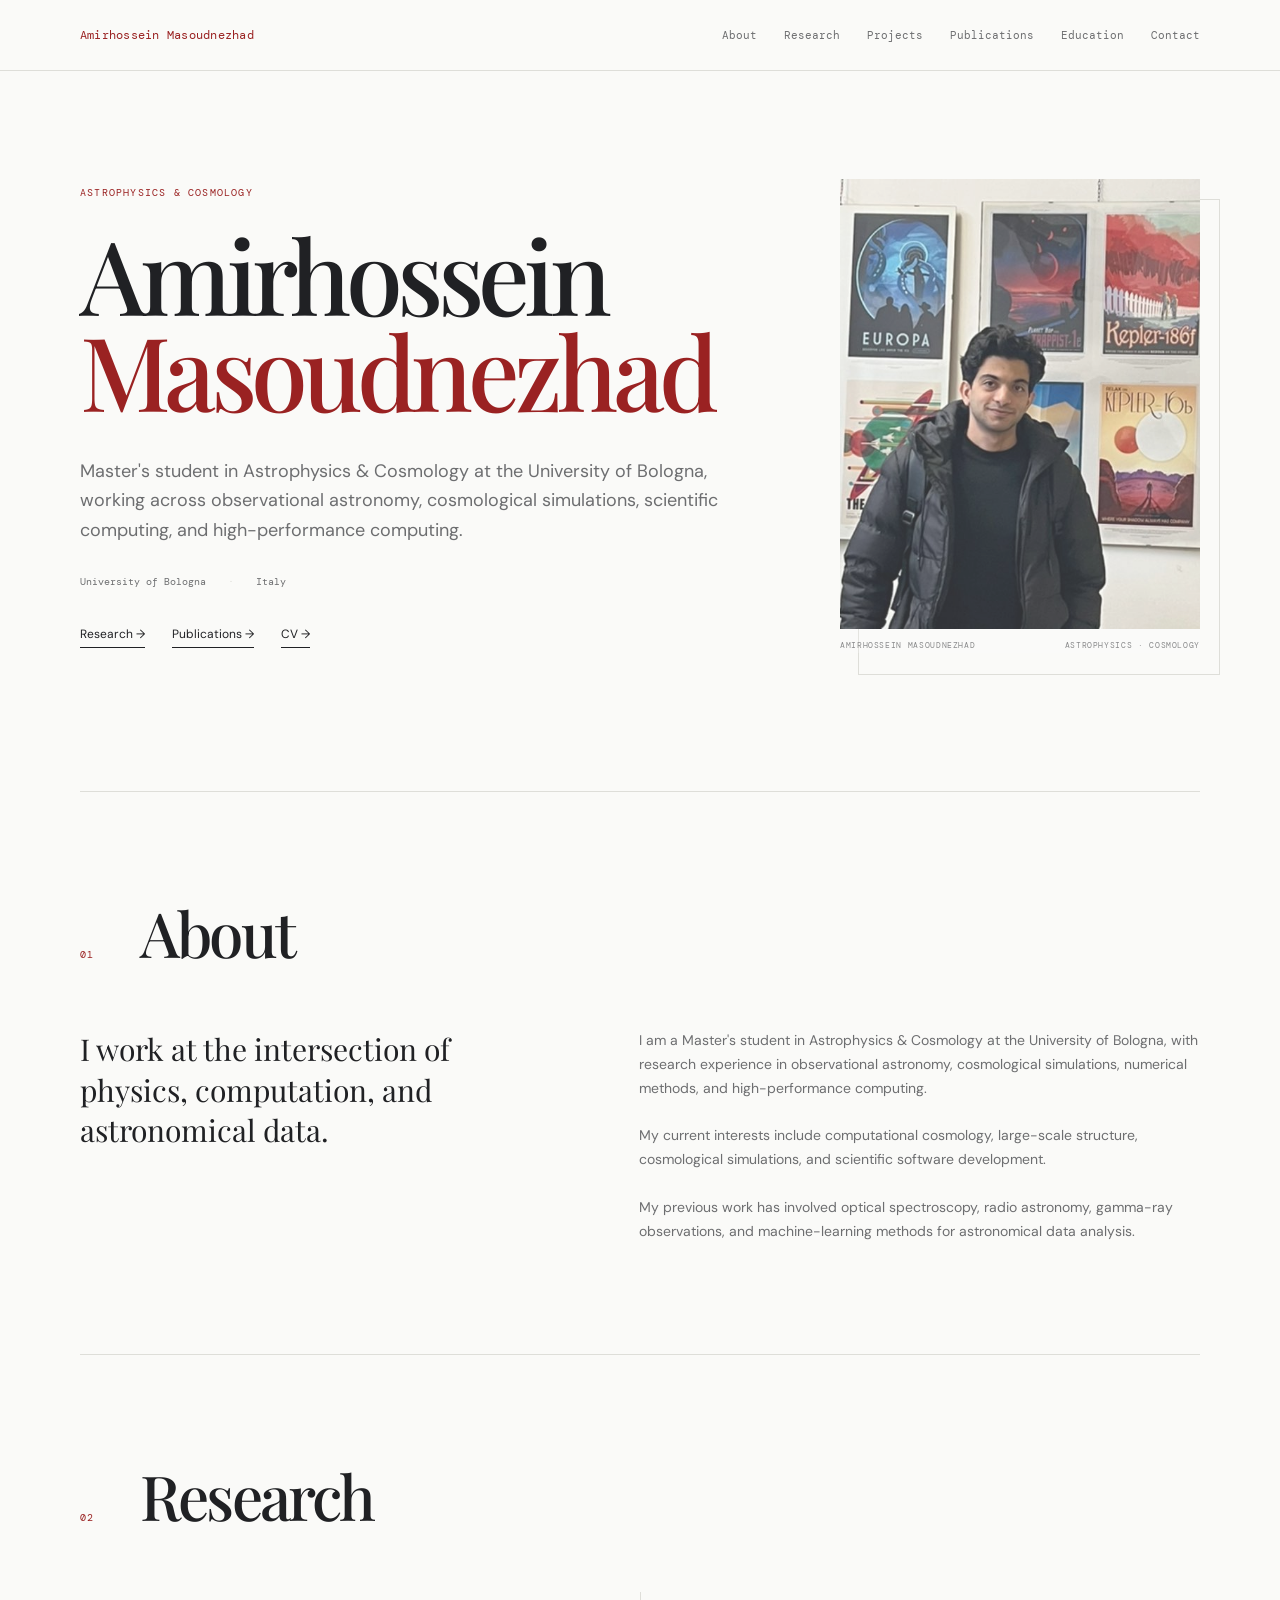
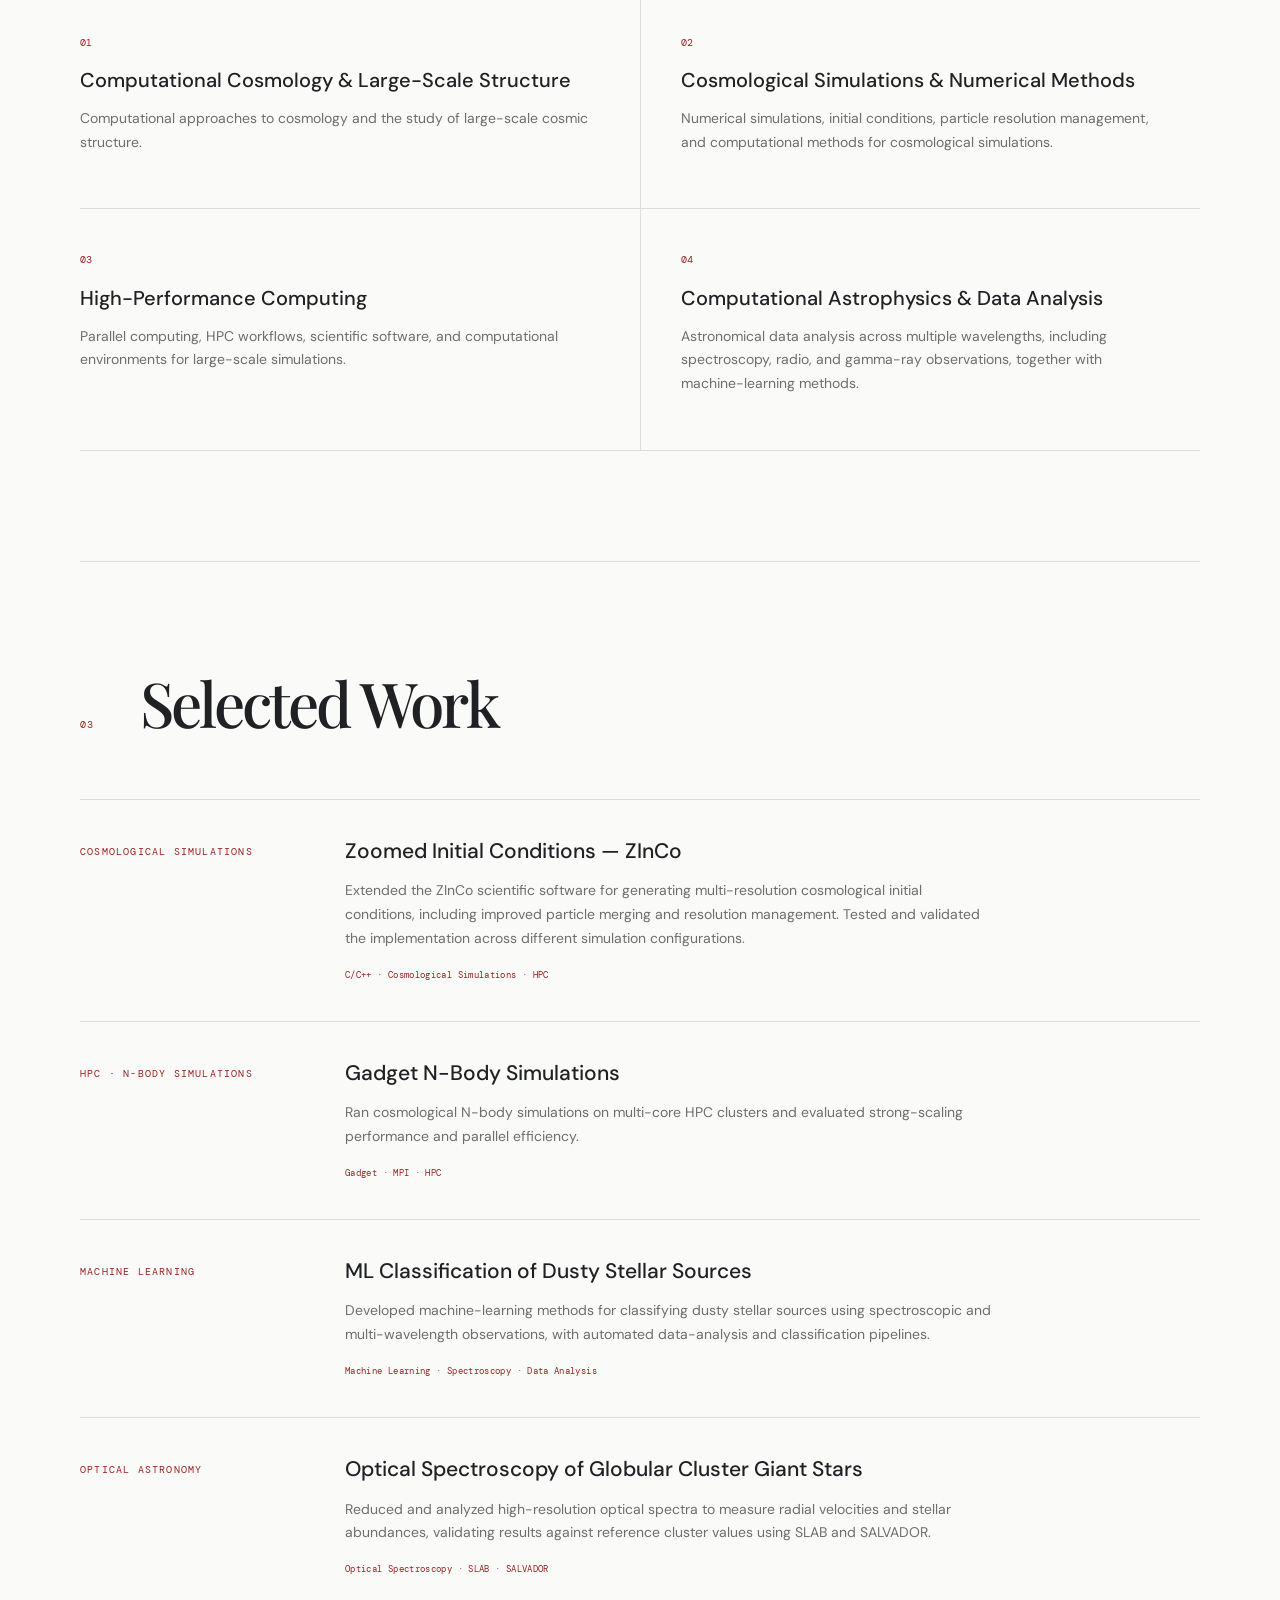
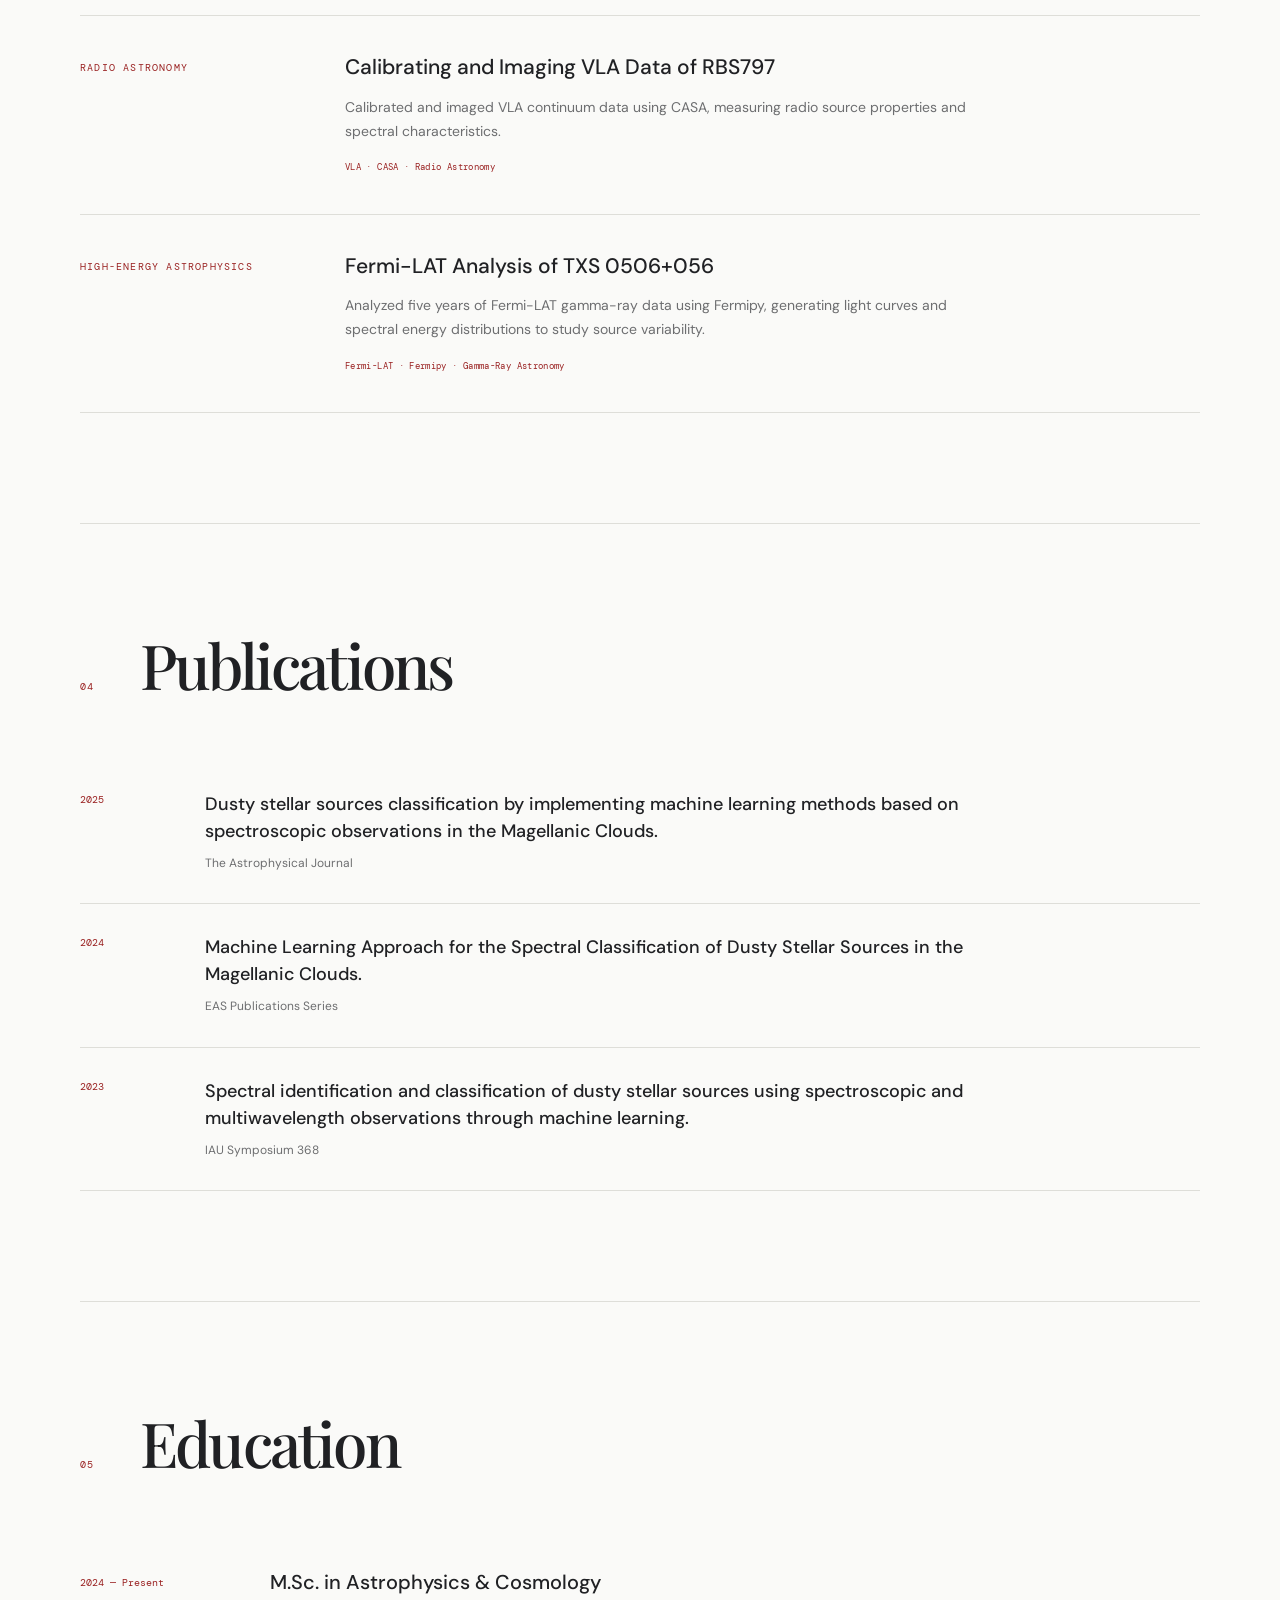
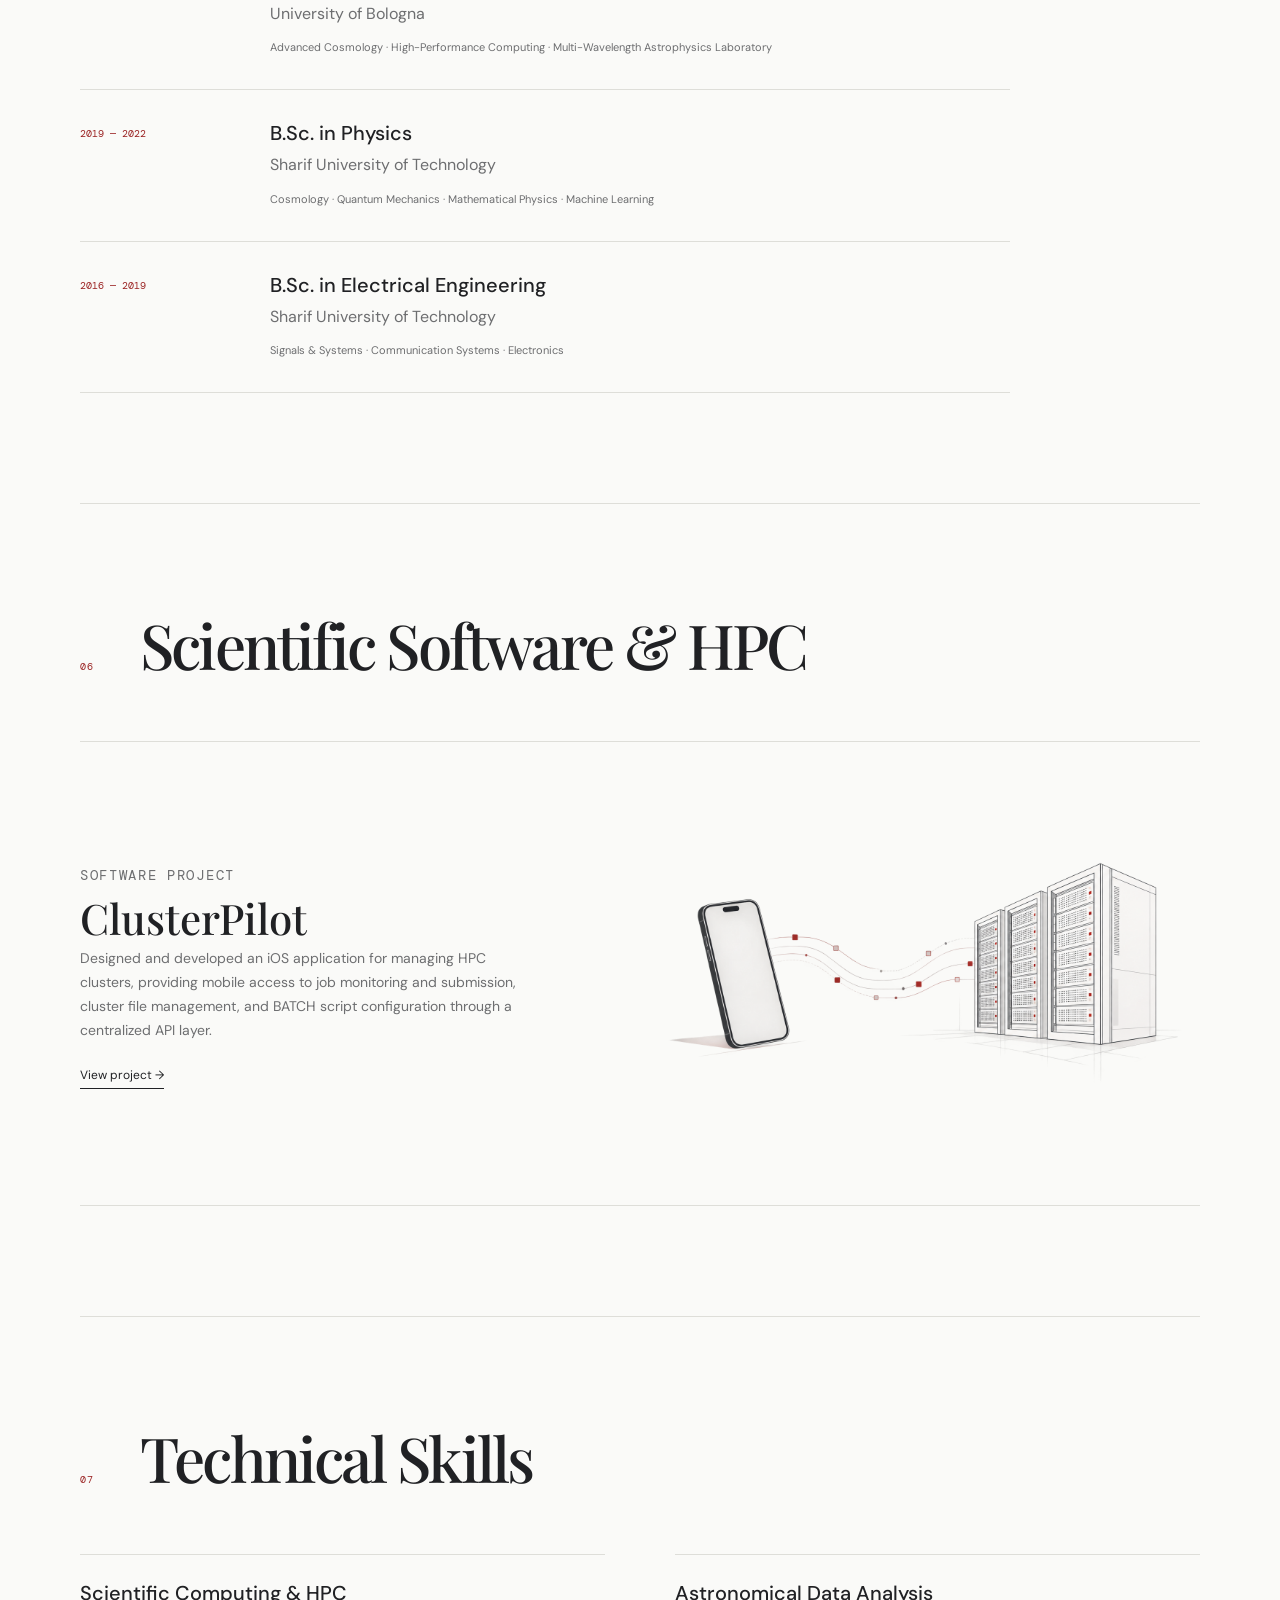
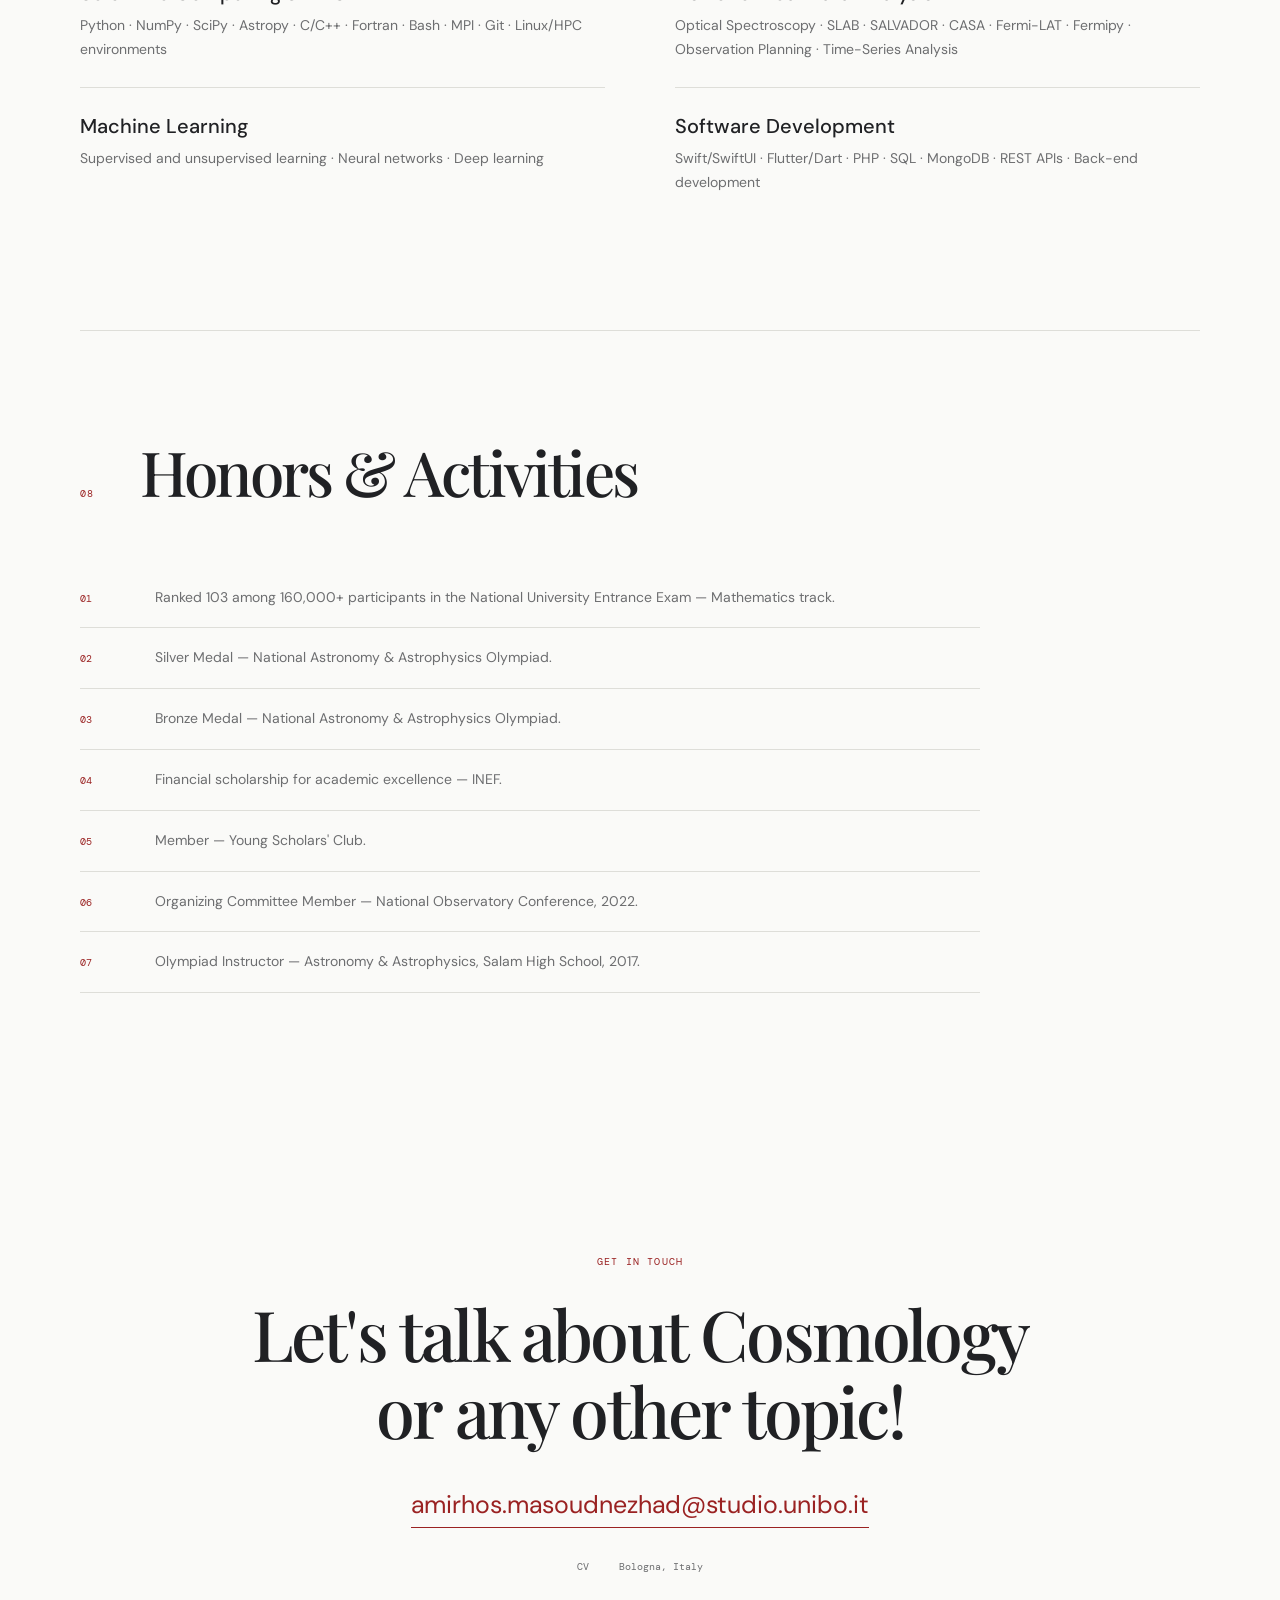
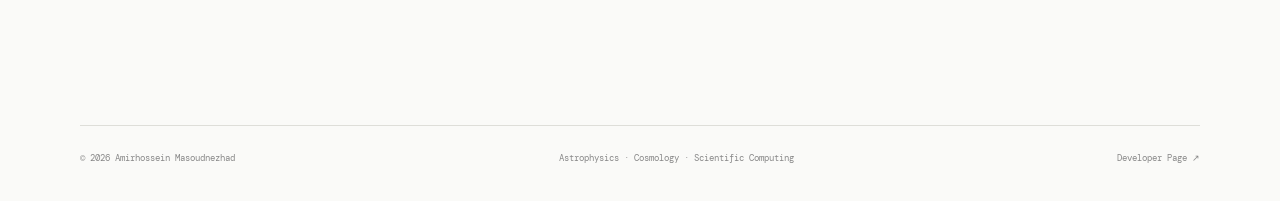
==== commit 93344d6d: "fixedfinal" ====
--- a/index.html
+++ b/index.html
@@ -29,7 +29,7 @@
           <a href="#publications">Publications</a>
           <a href="#education">Education</a>
           <a href="#contact">Contact</a>
-          <!-- <a href="/dev/">Developer ↗</a> -->
+          <!-- <a href="/dev/">Dev ↗</a> -->
         </div>
       </nav>
     </header>
@@ -203,6 +203,24 @@
             </div>
           </article>
 
+          <!-- GADGET -->
+
+          <article class="project">
+            <div class="project-meta">HPC · N-BODY SIMULATIONS</div>
+
+            <div>
+              <h3>Gadget N-Body Simulations</h3>
+
+              <p>
+                Ran cosmological N-body simulations on multi-core HPC clusters
+                and evaluated strong-scaling performance and parallel
+                efficiency.
+              </p>
+
+              <span class="project-tools"> Gadget · MPI · HPC </span>
+            </div>
+          </article>
+
           <!-- DUSTY STARS -->
 
           <article class="project">
@@ -223,24 +241,6 @@
             </div>
           </article>
 
-          <!-- GADGET -->
-
-          <article class="project">
-            <div class="project-meta">HPC · N-BODY SIMULATIONS</div>
-
-            <div>
-              <h3>Gadget-2 N-Body Simulations</h3>
-
-              <p>
-                Ran cosmological N-body simulations on multi-core HPC clusters
-                and evaluated strong-scaling performance and parallel
-                efficiency.
-              </p>
-
-              <span class="project-tools"> Gadget-2 · MPI · HPC </span>
-            </div>
-          </article>
-
           <!-- SPECTROSCOPY -->
 
           <article class="project">
@@ -370,8 +370,8 @@
               <p>University of Bologna</p>
 
               <small>
-                Advanced Cosmology · High-Performance Computing · Practical
-                Statistics · Multi-Wavelength Astrophysics Laboratory
+                Advanced Cosmology · High-Performance Computing ·
+                Multi-Wavelength Astrophysics Laboratory
               </small>
             </div>
           </div>
@@ -416,21 +416,26 @@
         </div>
 
         <div class="software-feature">
-          <div>
+          <div class="software-info">
             <p class="project-meta">SOFTWARE PROJECT</p>
 
             <h3>ClusterPilot</h3>
-          </div>
-
-          <div>
+
             <p>
               Designed and developed an iOS application for managing HPC
-              clusters, providing mobile access to SLURM job monitoring and
-              submission, cluster file management, and SBATCH script
+              clusters, providing mobile access to job monitoring and
+              submission, cluster file management, and BATCH script
               configuration through a centralized API layer.
             </p>
 
             <a href="/dev/cp/"> View project → </a>
+          </div>
+
+          <div class="software-visual">
+            <img
+              src="dev/cp/images/mobile-cluster2.PNG"
+              alt="ClusterPilot connecting Apple devices with HPC infrastructure"
+            />
           </div>
         </div>
       </section>
@@ -543,8 +548,8 @@
         <p class="eyebrow">GET IN TOUCH</p>
 
         <h2>
-          Let's talk about<br />
-          research and collaboration.
+          Let's talk about Cosmology <br />
+          or any other topic!
         </h2>
 
         <a class="email" href="mailto:amirhos.masoudnezhad@studio.unibo.it">
--- a/style.css
+++ b/style.css
@@ -537,15 +537,106 @@
 .software-feature {
   display: grid;
 
-  grid-template-columns: 1fr 1.5fr;
-
-  gap: 100px;
-
-  padding: 35px 0;
+  grid-template-columns: 0.85fr 1.15fr;
+
+  gap: 80px;
+
+  align-items: center;
+
+  padding: 45px 0;
 
   border-top: 1px solid var(--line);
-
   border-bottom: 1px solid var(--line);
+}
+
+.software-info {
+  max-width: 560px;
+}
+
+.software-info h3 {
+  margin: 10px 0 22px;
+
+  font-family: "Playfair Display", serif;
+
+  font-size: 48px;
+
+  line-height: 1;
+
+  font-weight: 500;
+}
+
+.software-info > p:not(.project-meta) {
+  margin: 8px 0 0 0;
+
+  color: var(--muted);
+
+  font-size: 14px;
+
+  line-height: 1.7;
+}
+
+.software-info a {
+  display: inline-block;
+
+  margin-top: 24px;
+
+  padding-bottom: 3px;
+
+  border-bottom: 1px solid var(--text);
+
+  font-size: 12px;
+}
+
+.software-info a:hover {
+  color: var(--accent);
+
+  border-color: var(--accent);
+}
+
+/* CLUSTERPILOT IMAGE */
+
+.software-visual {
+  display: flex;
+
+  align-items: center;
+  justify-content: flex-end;
+
+  min-width: 0;
+}
+
+.software-visual img {
+  display: block;
+
+  width: 100%;
+  max-width: 560px;
+
+  height: auto;
+}
+
+.software-description p {
+  margin: 0;
+
+  color: var(--muted);
+
+  font-size: 14px;
+}
+
+.software-description a {
+  display: inline-block;
+
+  margin-top: 22px;
+
+  padding-bottom: 3px;
+
+  border-bottom: 1px solid var(--text);
+
+  font-size: 12px;
+}
+
+.software-description a:hover {
+  color: var(--accent);
+
+  border-color: var(--accent);
 }
 
 .software-feature h3 {
@@ -814,7 +905,19 @@
   .software-feature {
     grid-template-columns: 1fr;
 
-    gap: 25px;
+    gap: 40px;
+  }
+
+  .software-info {
+    max-width: 650px;
+  }
+
+  .software-visual {
+    justify-content: flex-start;
+  }
+
+  .software-visual img {
+    max-width: 600px;
   }
 
   .software-feature h3 {
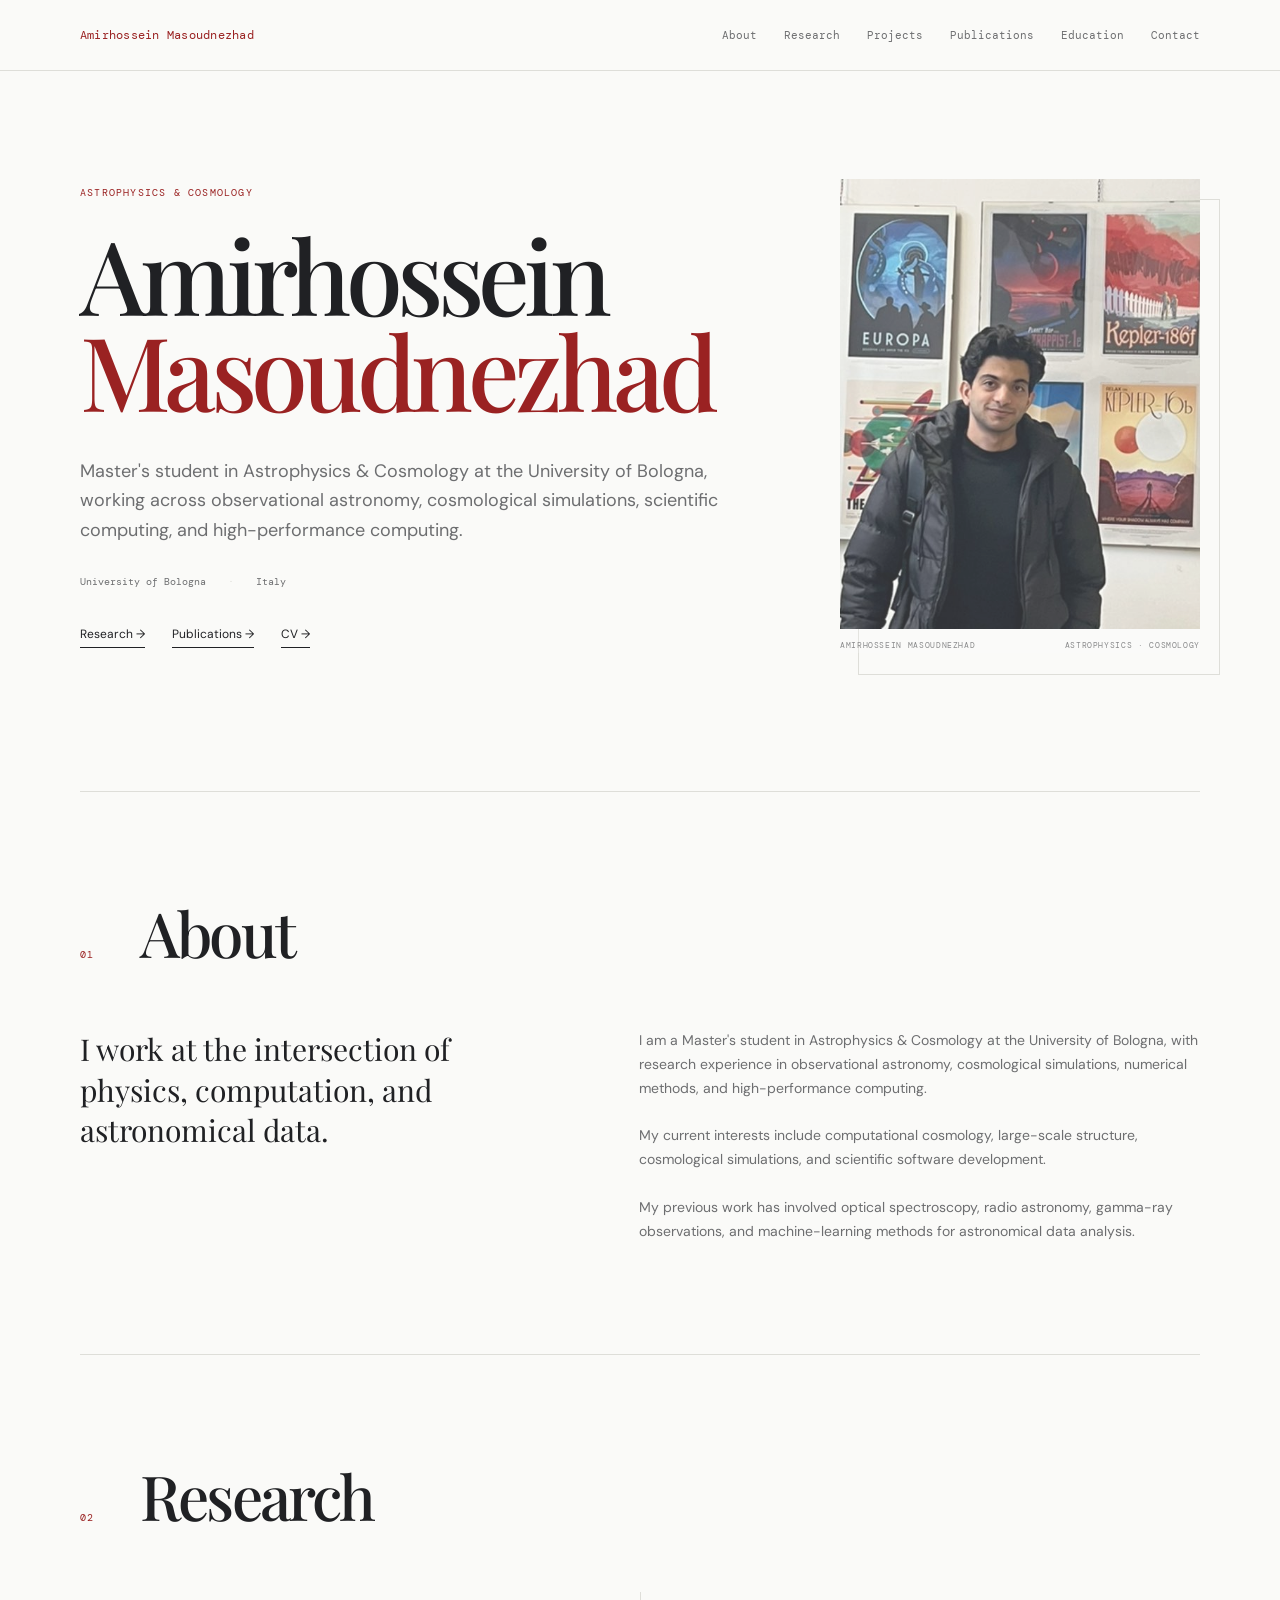
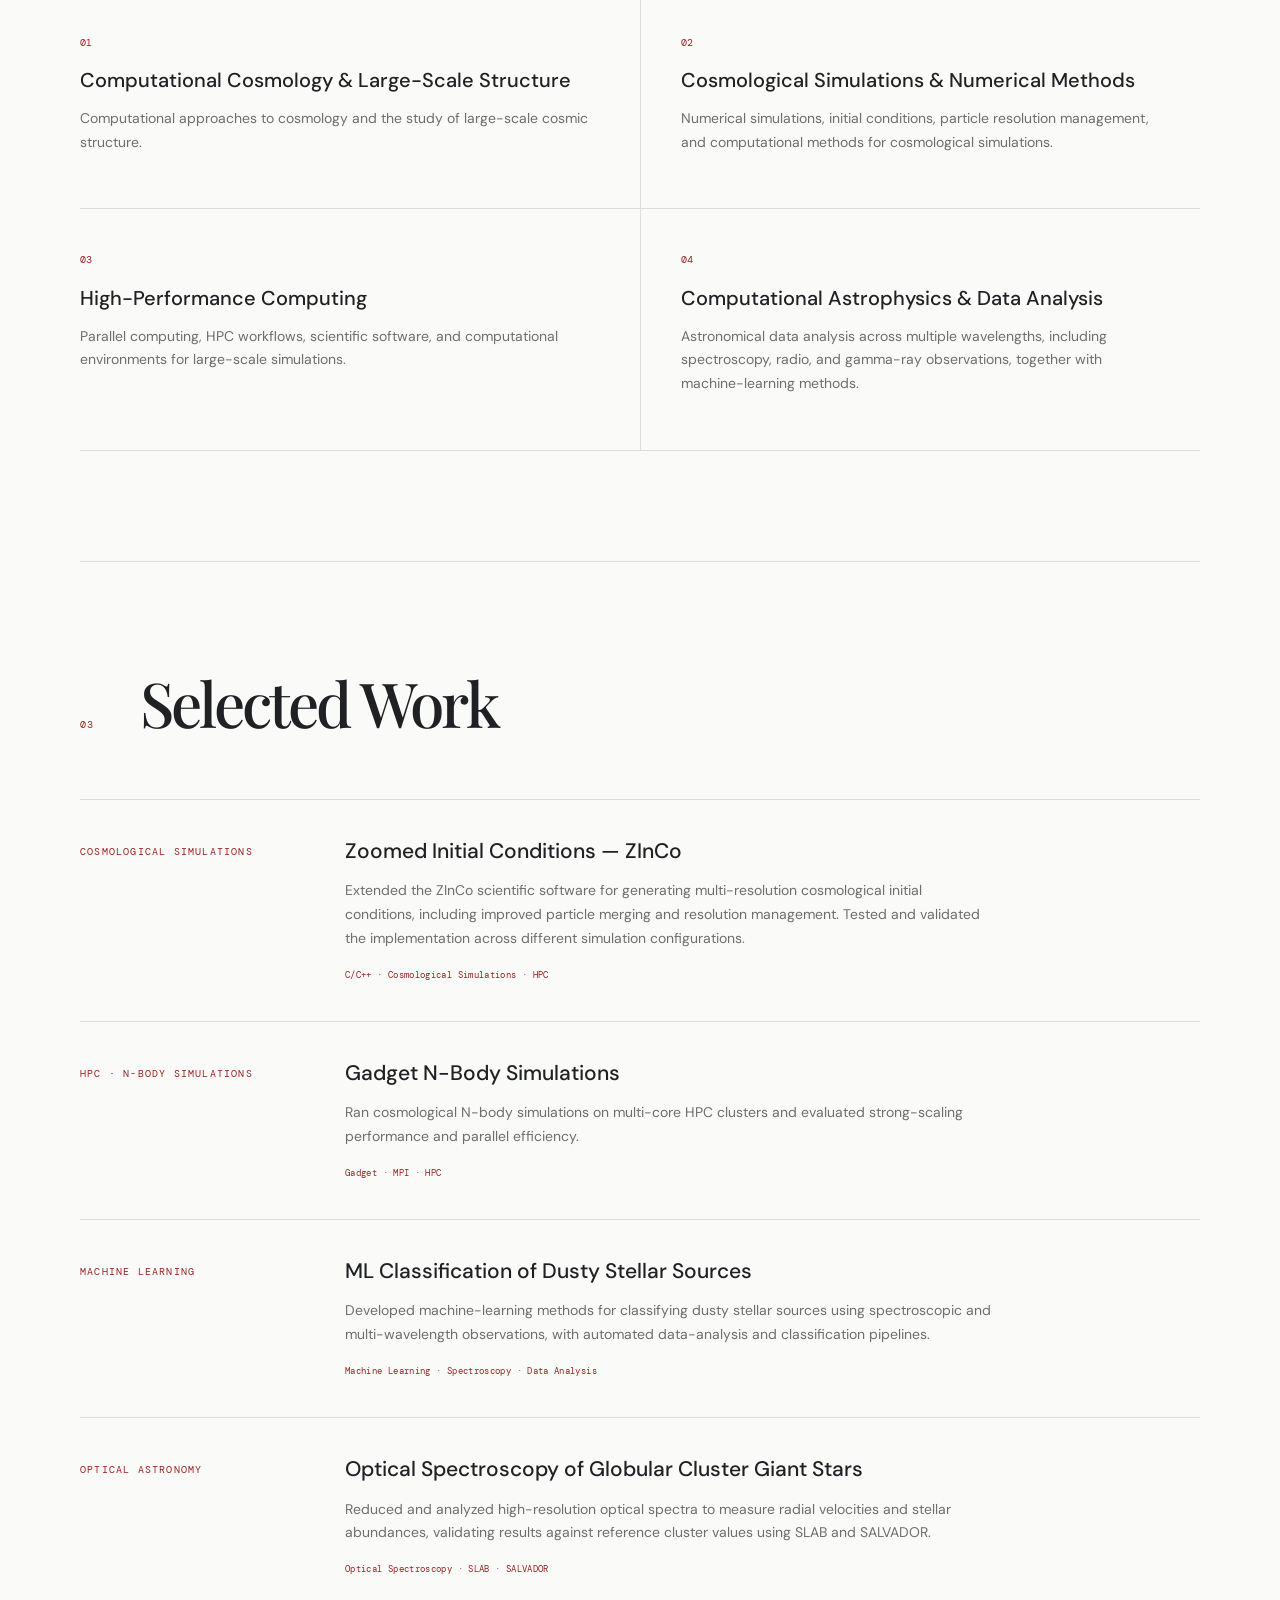
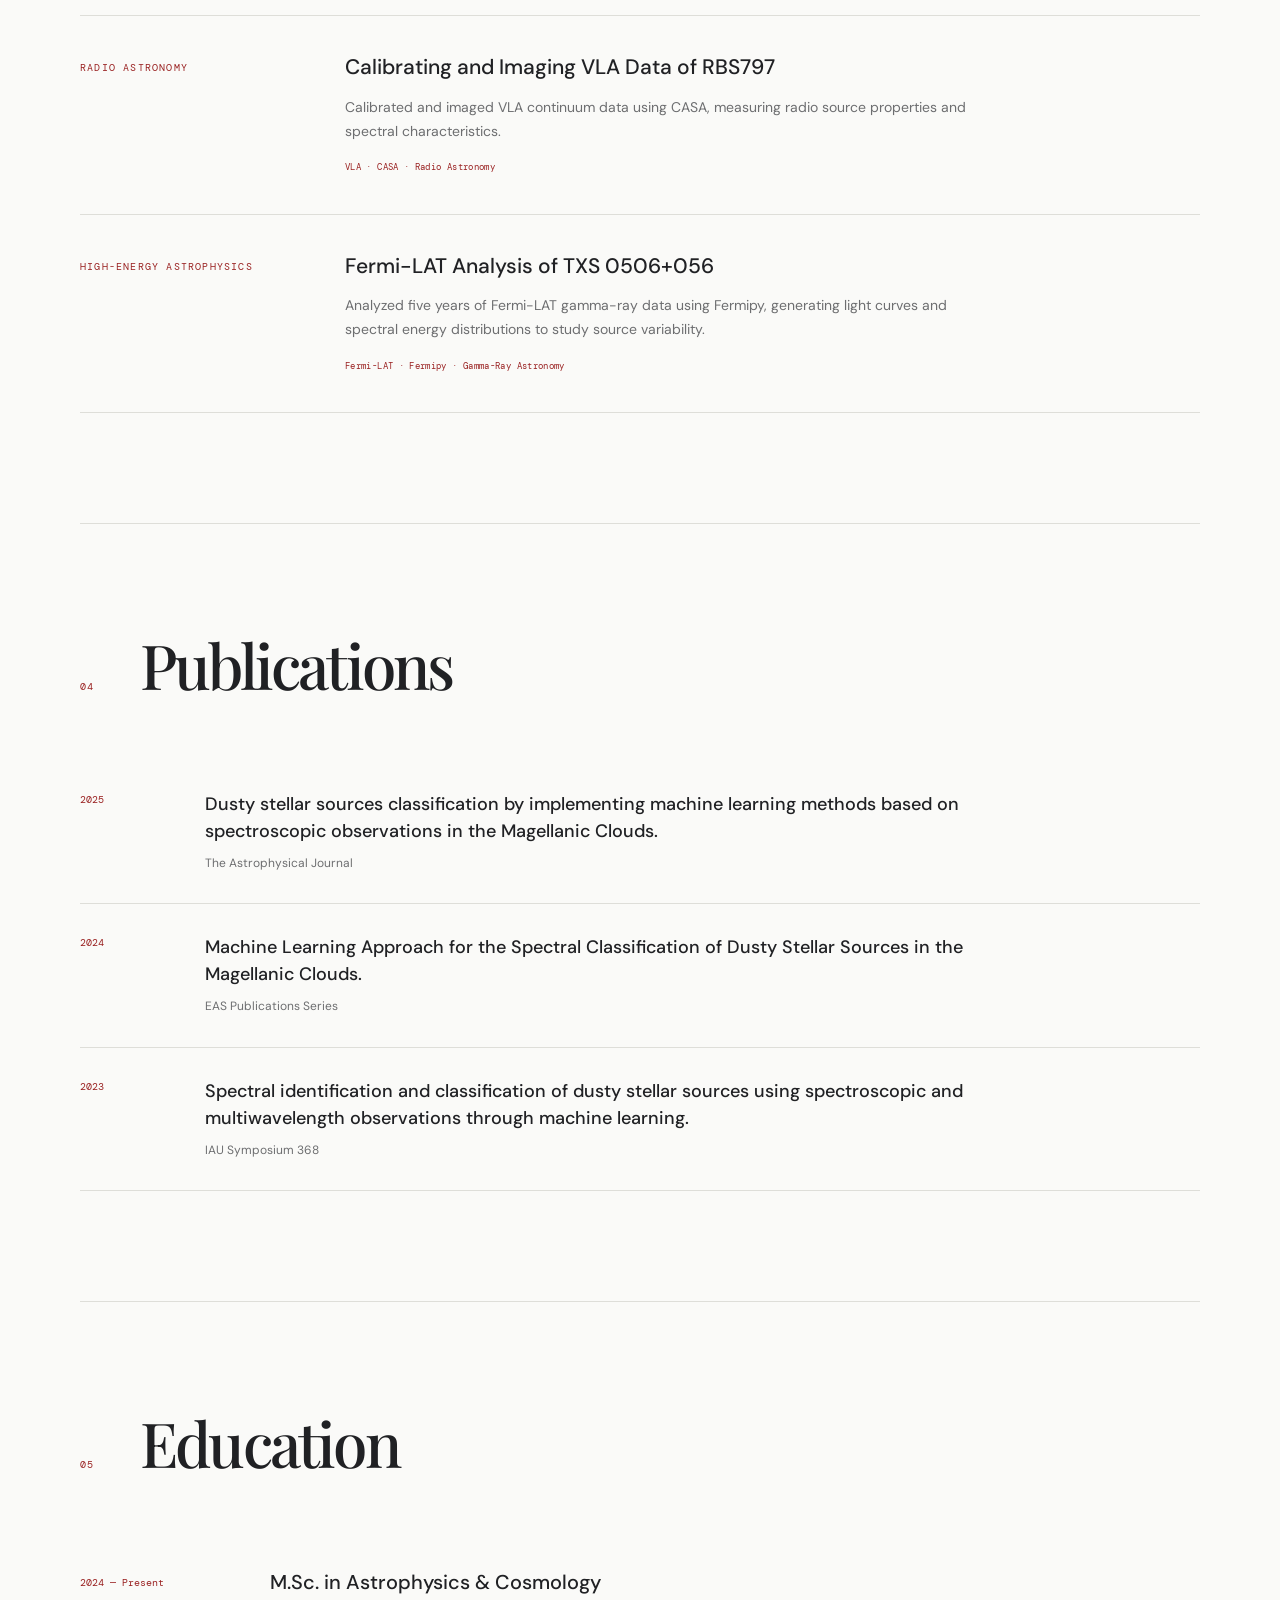
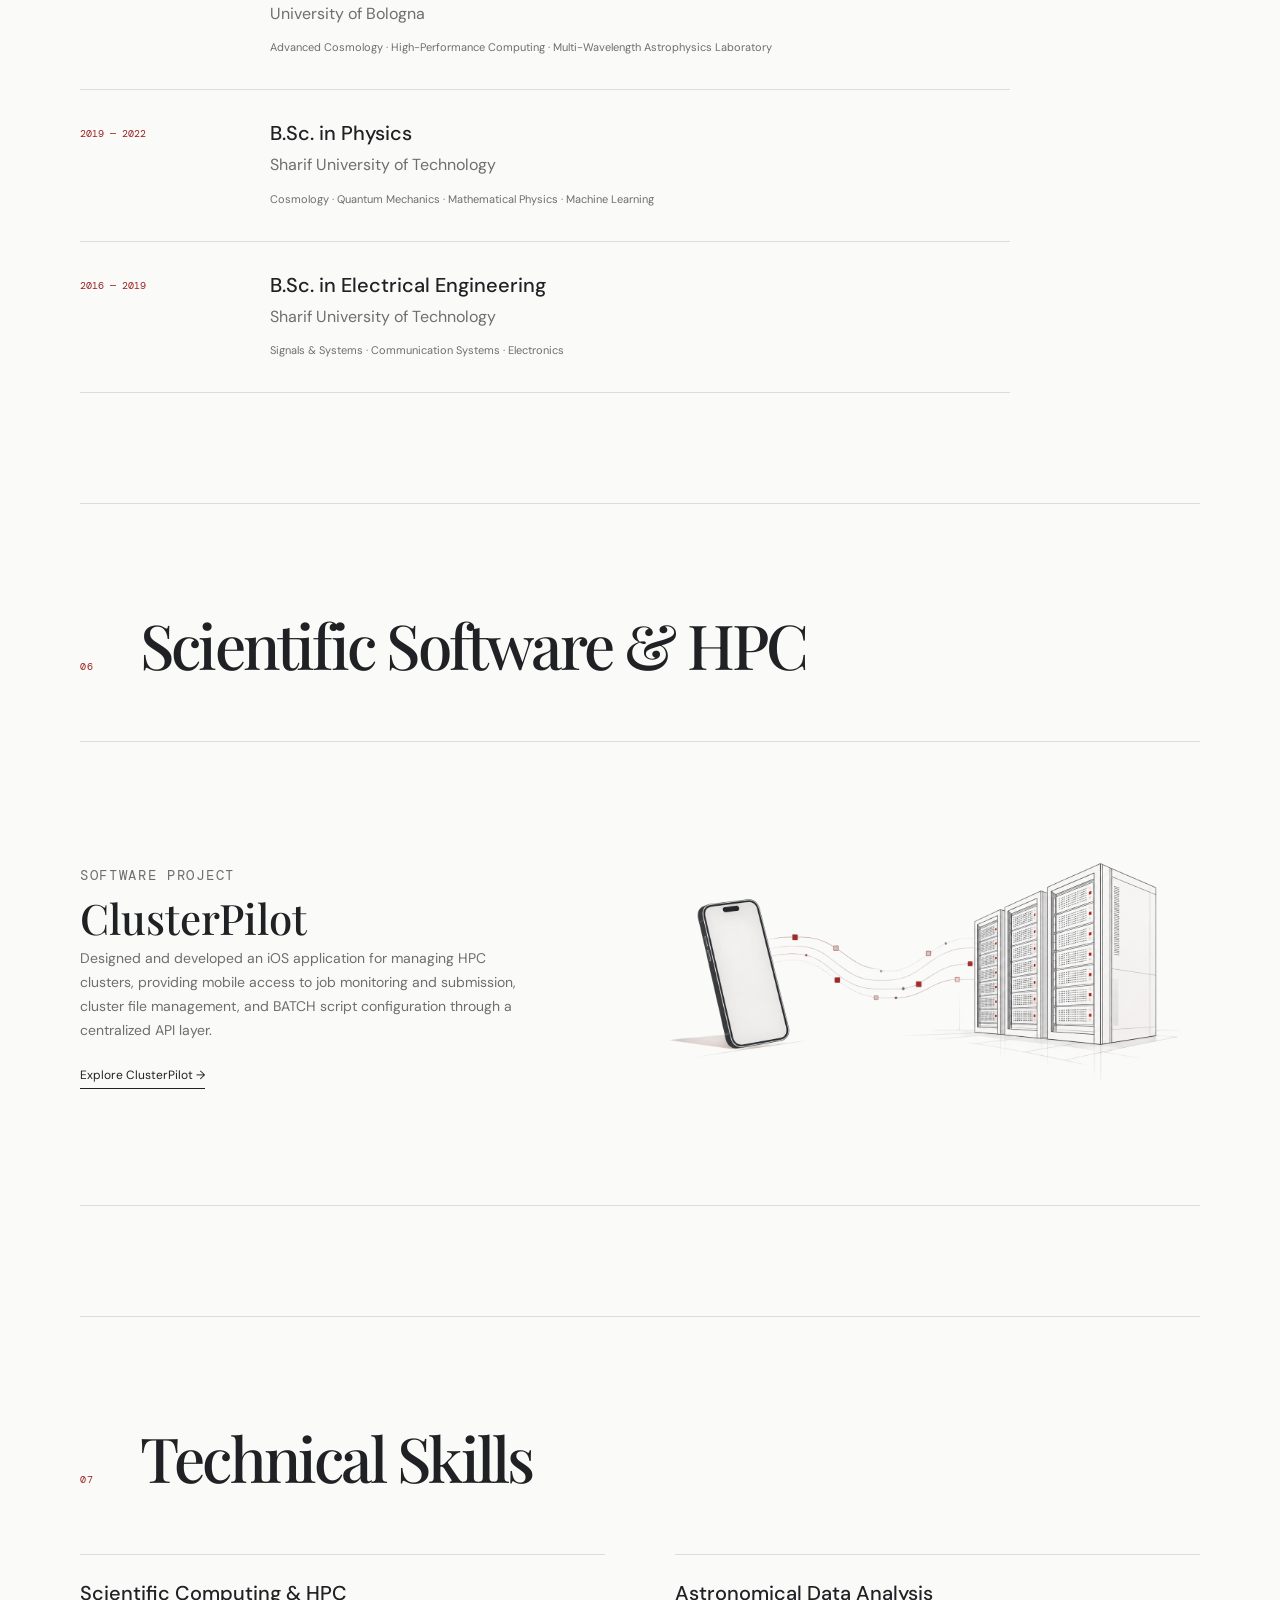
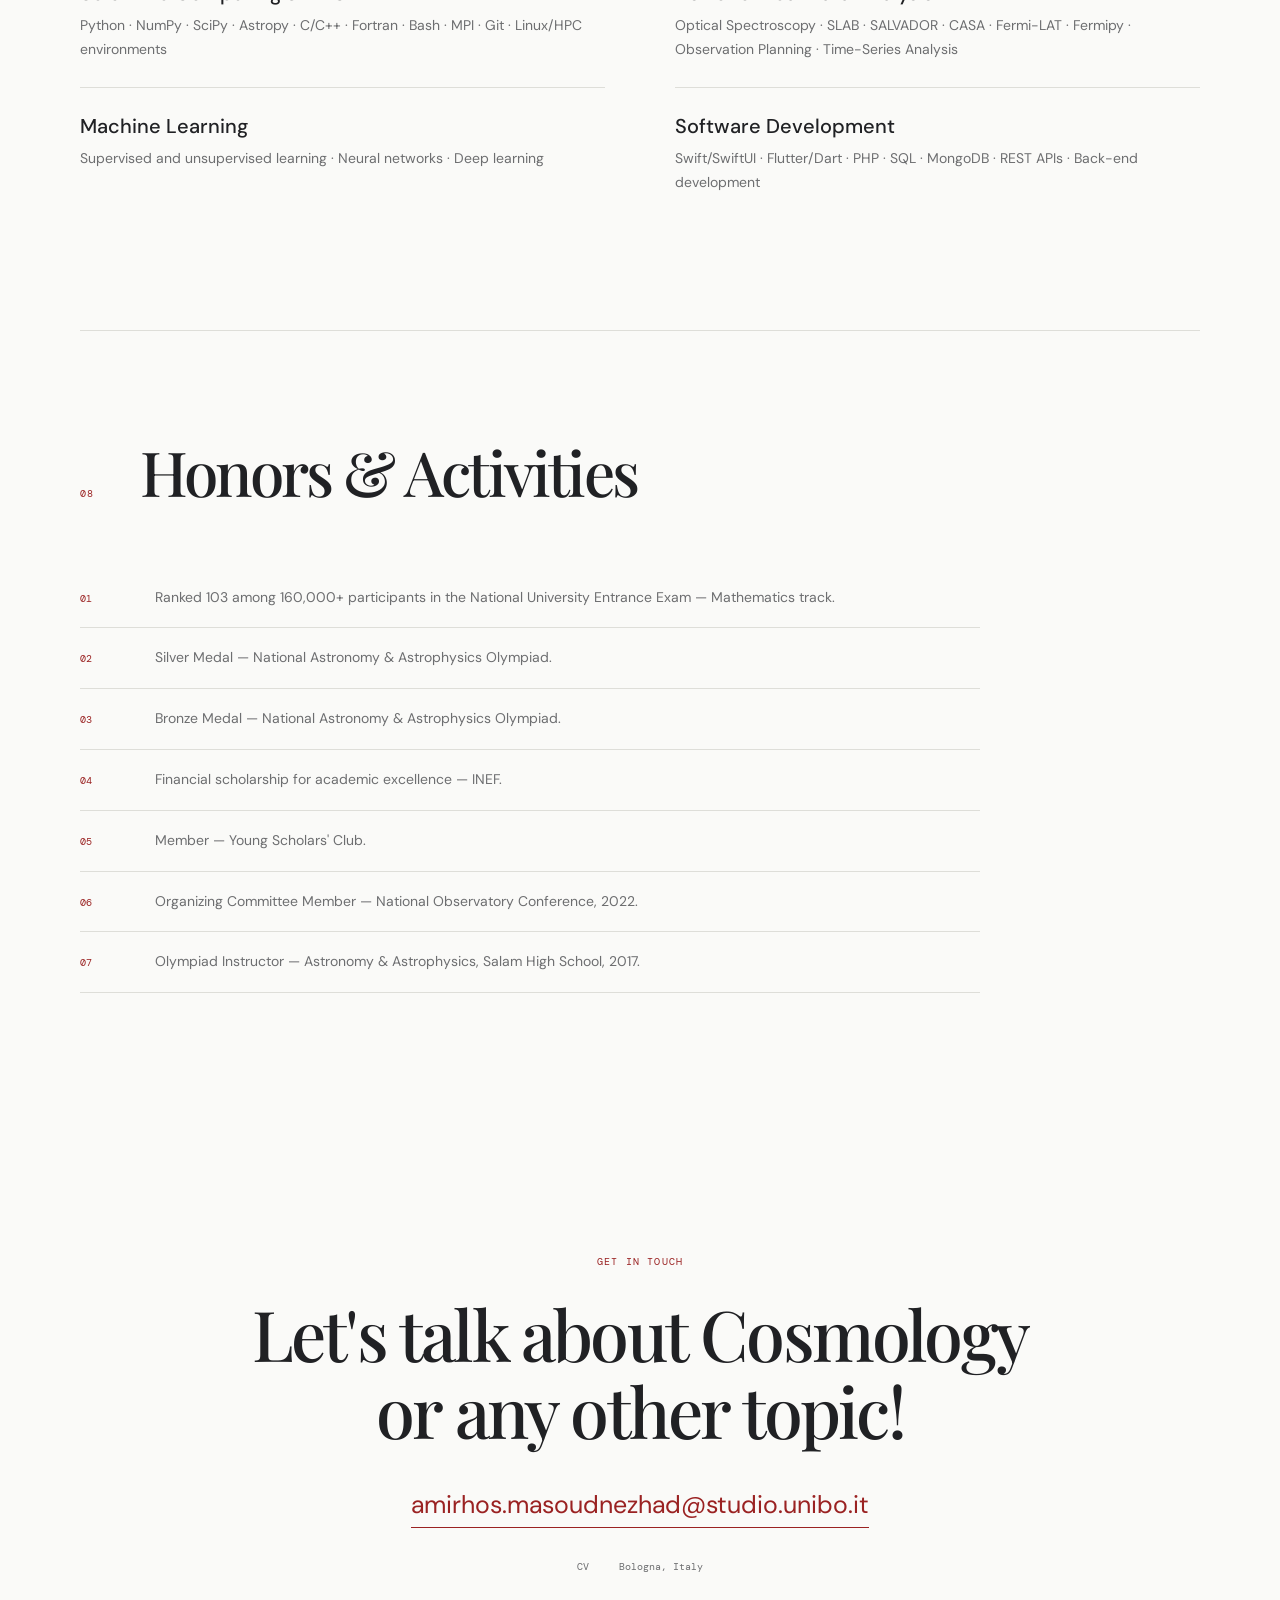
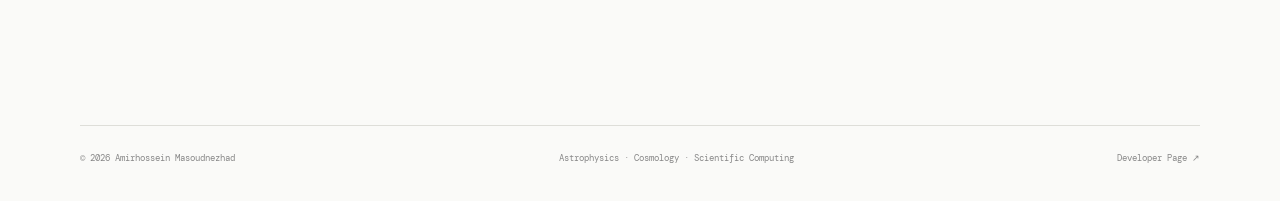
==== commit 139652b6: "fixed" ====
--- a/index.html
+++ b/index.html
@@ -428,7 +428,7 @@
               configuration through a centralized API layer.
             </p>
 
-            <a href="/dev/cp/"> View project → </a>
+            <a href="/dev/cp/"> Explore ClusterPilot → </a>
           </div>
 
           <div class="software-visual">
